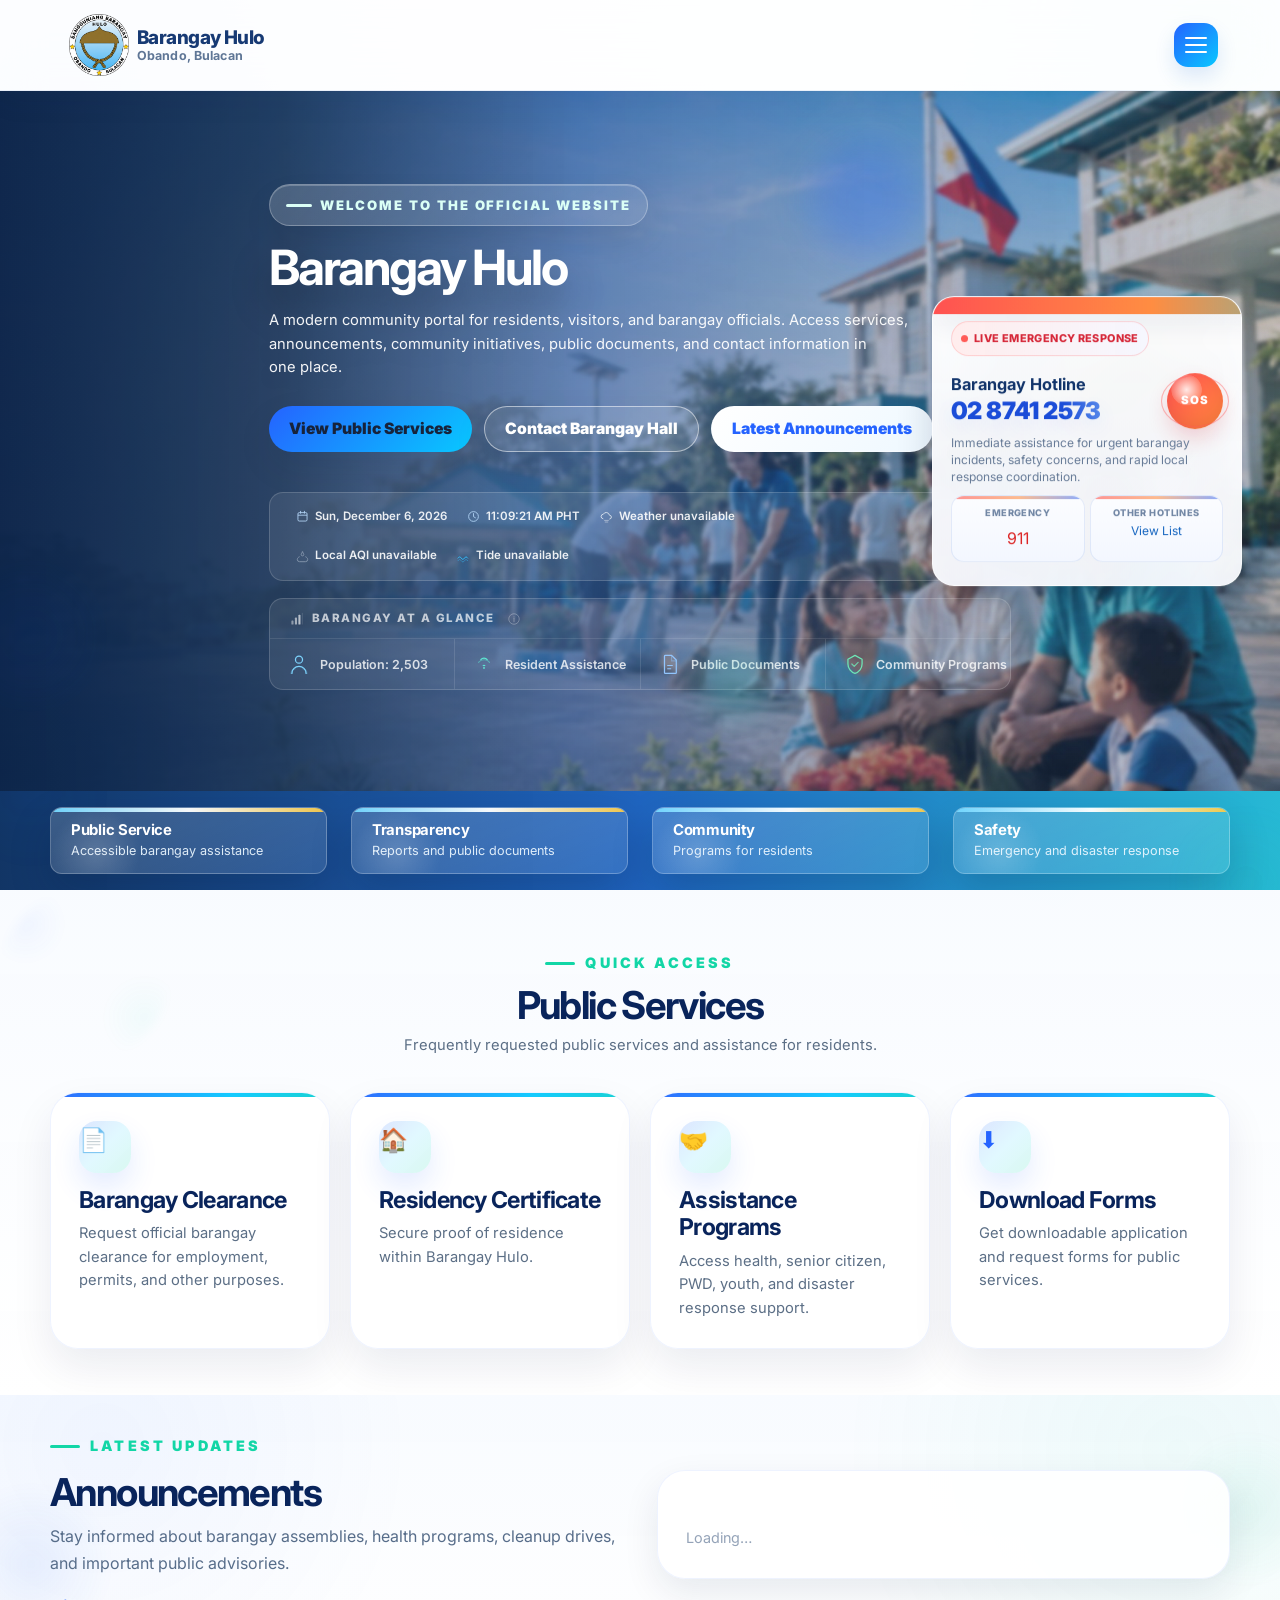
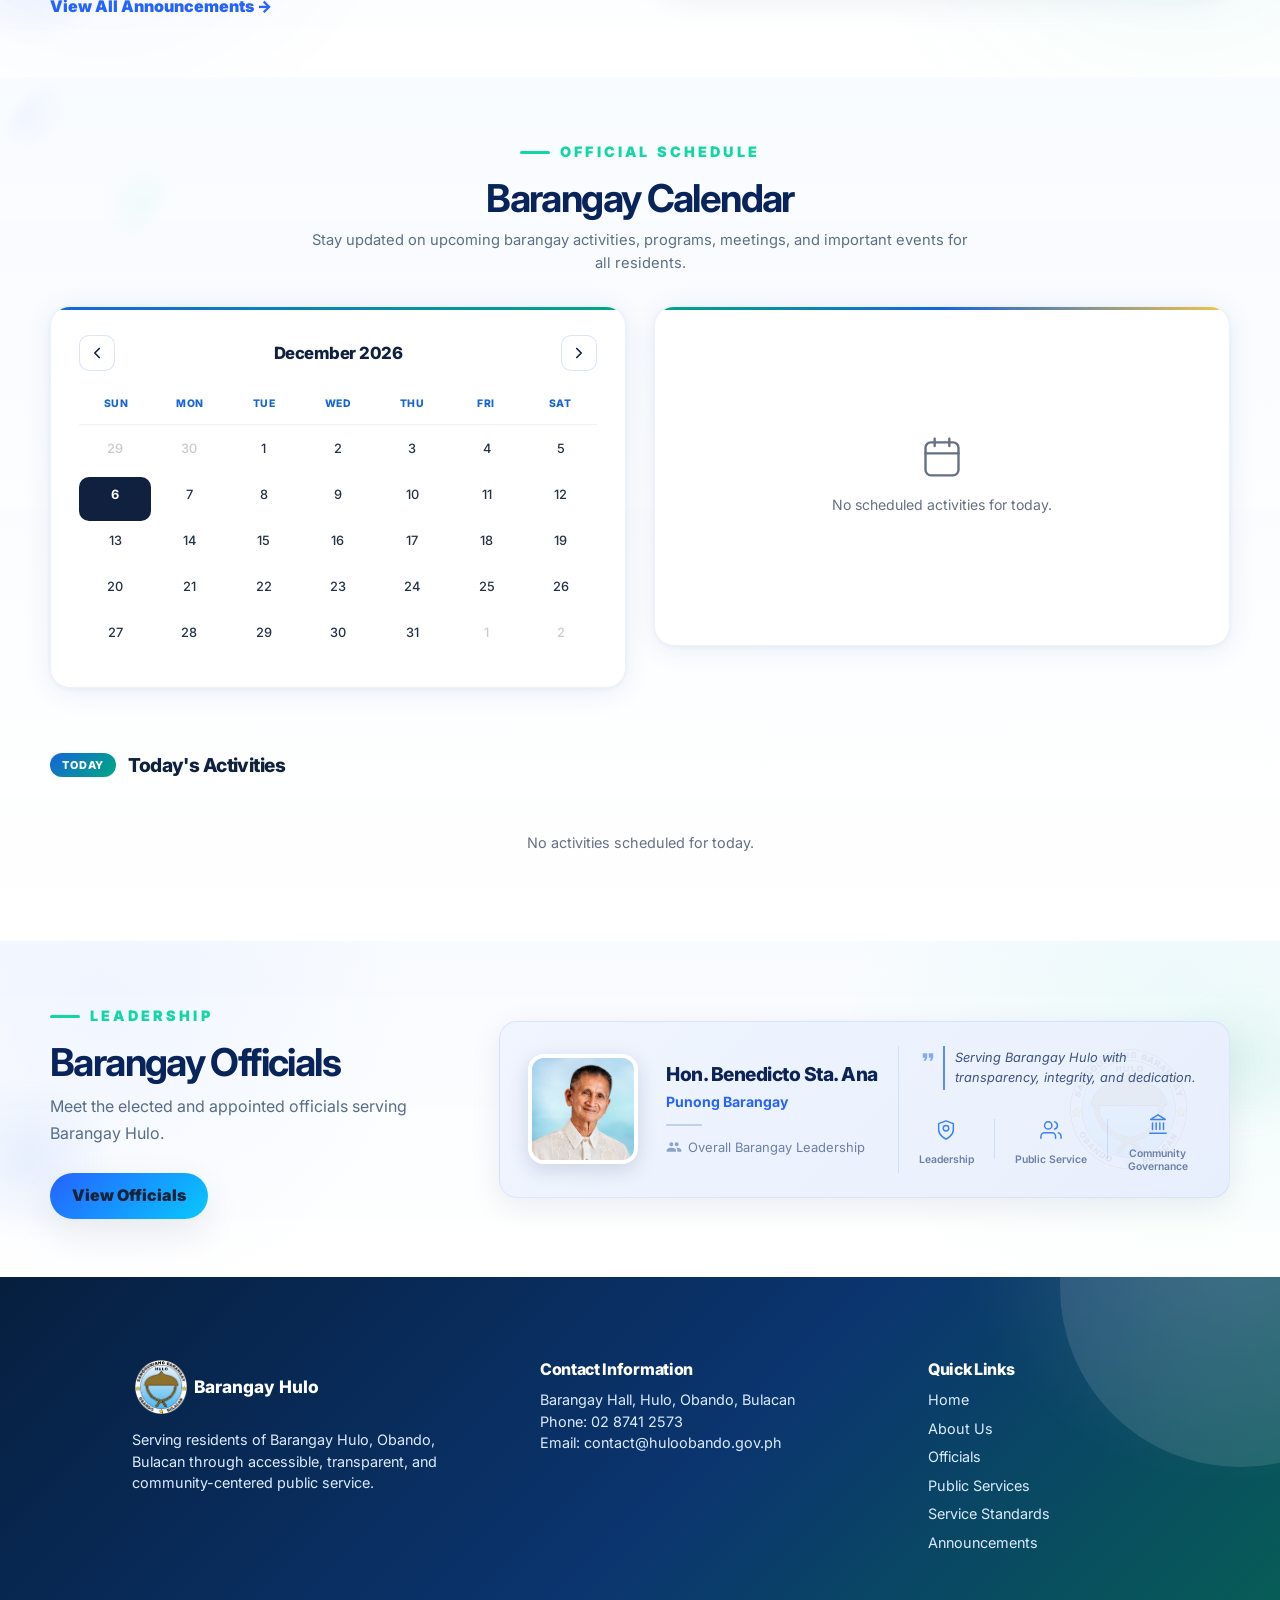
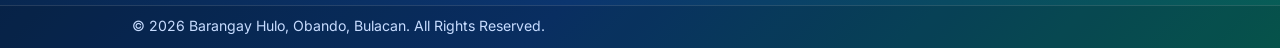
==== index.html @ 5107fac0 "Add Heat Index to homepage hero bar Computed locally in JS from temperature + relative humidity alre" ====
﻿<!DOCTYPE html>
<html lang="en">
<head>
  <meta charset="UTF-8">
  <meta name="viewport" content="width=device-width, initial-scale=1.0">
  <meta name="description" content="Official website of Barangay Hulo, Obando, Bulacan. Access public services, announcements, community initiatives, service standards, contact information, and barangay updates.">
  <meta property="og:type" content="website">
  <meta property="og:url" content="https://huloobando.com/">
  <meta property="og:title" content="Barangay Hulo | Obando, Bulacan">
  <meta property="og:description" content="Official website of Barangay Hulo, Obando, Bulacan. Access public services, announcements, community initiatives, service standards, and contact information.">
  <meta property="og:image" content="https://huloobando.com/share-card.png">
  <meta property="og:image:width" content="440">
  <meta property="og:image:height" content="440">
  <meta name="twitter:card" content="summary">
  <meta name="twitter:title" content="Barangay Hulo | Obando, Bulacan">
  <meta name="twitter:description" content="Official website of Barangay Hulo, Obando, Bulacan. Access public services, announcements, community initiatives, service standards, and contact information.">
  <meta name="twitter:image" content="https://huloobando.com/share-card.png">
  <link rel="canonical" href="https://huloobando.com/">
  <title data-site-title>Barangay Hulo | Obando, Bulacan</title>
  <link rel="preconnect" href="https://fonts.googleapis.com">
  <link rel="preconnect" href="https://fonts.gstatic.com" crossorigin>
  <link href="https://fonts.googleapis.com/css2?family=Inter:wght@400;500;600;700;800&display=swap" rel="stylesheet">
  <link rel="icon" type="image/png" sizes="32x32" href="/favicon.png">
  <link rel="icon" type="image/png" sizes="16x16" href="/favicon.png">
  <link rel="apple-touch-icon" href="assets/images/logo.png">
  <link rel="stylesheet" href="assets/css/style.css?v=58">
</head>
<body data-page="index.html">
  <header class="site-header" id="top">
    <nav class="navbar container" aria-label="Main Navigation">
      <a href="/" class="brand" aria-label="Barangay Hulo Home">
        <img src="assets/images/logo.png" alt="Barangay Hulo Logo" data-setting-src="barangay_logo_url">
        <span><strong data-setting="barangay_name">Barangay Hulo</strong><small data-setting="barangay_locality">Obando, Bulacan</small></span>
      </a>
      <button class="menu-toggle" aria-label="Open navigation menu" aria-expanded="false">
        <span></span><span></span><span></span>
      </button>
      <div class="nav-menu">
        <a href="/" class="nav-link" data-page="index.html">Home</a>
<a href="about" class="nav-link" data-page="about.html">About Us</a>
<a href="officials" class="nav-link" data-page="officials.html">Officials</a>
<a href="public-services" class="nav-link" data-page="services.html">Public Services</a>
<a href="service-standards" class="nav-link" data-page="service-standards.html">Service Standards</a>
<div class="nav-dropdown">
<button type="button" class="nav-link nav-dropdown-toggle" aria-haspopup="true" aria-expanded="false">Community Updates<span class="nav-dropdown-caret" aria-hidden="true"></span></button>
<div class="nav-dropdown-menu">
<a href="announcements" class="nav-link nav-dropdown-link" data-page="announcements.html">Announcements</a>
<a href="community-initiatives" class="nav-link nav-dropdown-link" data-page="projects.html">Community Initiatives</a>
</div>
</div>
<a href="transparency" class="nav-link" data-page="transparency.html">Transparency</a>
<!-- TEMP HIDDEN: <a href="downloads" class="nav-link" data-page="downloads.html">Downloads</a> -->
<a href="directory" class="nav-link" data-page="directory.html">Directory</a>
<a href="contact" class="nav-link nav-contact" data-page="contact.html">Contact Us</a>
      </div>
    </nav>
  </header>
  <main>
    <section class="hero" data-setting-bg="hero_bg_image_url">
      <div class="hero-overlay"></div>
      <div class="container hero-content reveal">
        <span class="eyebrow">Welcome to the Official Website</span>
        <h1 data-setting="hero_title">Barangay Hulo</h1>
        <p data-setting="hero_description">A modern community portal for residents, visitors, and barangay officials. Access services, announcements, community initiatives, public documents, and contact information in one place.</p>
        <div class="hero-actions">
          <a class="btn btn-primary" href="public-services">View Public Services</a>
          <a class="btn btn-outline" href="contact">Contact Barangay Hall</a>
          <a class="btn btn-soft" href="announcements">Latest Announcements</a>
        </div>

        <div class="hero-quick-facts reveal delay-2">
          <div class="hero-fact">
            <svg viewBox="0 0 20 20" fill="none" aria-hidden="true"><rect x="3" y="4" width="14" height="13" rx="2" stroke="currentColor" stroke-width="1.5"/><path d="M3 8h14" stroke="currentColor" stroke-width="1.5"/><path d="M7 2v3M13 2v3" stroke="currentColor" stroke-width="1.5" stroke-linecap="round"/></svg>
            <span id="hero-date"></span>
          </div>
          <div class="hero-fact-divider"></div>
          <div class="hero-fact">
            <svg viewBox="0 0 20 20" fill="none" aria-hidden="true"><circle cx="10" cy="10" r="7.5" stroke="currentColor" stroke-width="1.5"/><path d="M10 5.5v4.75l3 1.75" stroke="currentColor" stroke-width="1.5" stroke-linecap="round" stroke-linejoin="round"/></svg>
            <span id="hero-pst">Philippine Standard Time</span>
          </div>
          <div class="hero-fact-divider hero-weather-divider" style="display:none"></div>
          <div class="hero-fact hero-weather-fact" style="display:none">
            <svg viewBox="0 0 20 20" fill="none" aria-hidden="true"><path d="M4.5 13.5a3.5 3.5 0 0 1 .6-6.93A5 5 0 0 1 14.5 8a3 3 0 0 1 .5 5.96" stroke="currentColor" stroke-width="1.5" stroke-linecap="round"/><path d="M7 16h6M8 18.5h4" stroke="currentColor" stroke-width="1.5" stroke-linecap="round" opacity=".6"/></svg>
            <span id="hero-weather">—</span>
          </div>
          <!-- Row 2 break: AQI · Advisory · High Tide · Low Tide -->
          <div class="hero-facts-break"></div>
          <div class="hero-fact hero-aqi-fact" style="display:none" id="hero-aqi-fact" aria-label="Local Air Quality Index">
            <svg viewBox="0 0 20 20" fill="none" aria-hidden="true"><path d="M10 3c-.6 1.4-2 2.5-2 4a2 2 0 0 0 4 0c0-1.5-1.4-2.6-2-4Z" stroke="currentColor" stroke-width="1.5" stroke-linecap="round" stroke-linejoin="round"/><path d="M5 10.5C3.3 11.3 2 12.8 2 14.5A3.5 3.5 0 0 0 5.5 18h9a3.5 3.5 0 0 0 3.5-3.5c0-1.7-1.3-3.2-3-4" stroke="currentColor" stroke-width="1.5" stroke-linecap="round"/></svg>
            <span id="hero-aqi">—</span>
          </div>
          <div class="hero-fact-divider hero-advisory-divider" style="display:none"></div>
          <div class="hero-fact hero-advisory-fact" style="display:none" id="hero-advisory-fact">
            <svg viewBox="0 0 20 20" fill="none" aria-hidden="true"><path d="M10 2L3 5.5v5c0 3.6 2.9 7 7 8 4.1-1 7-4.4 7-8v-5L10 2Z" stroke="currentColor" stroke-width="1.5" stroke-linejoin="round"/></svg>
            <span id="hero-advisory">—</span>
          </div>
          <div class="hero-fact-divider hero-heatindex-divider" style="display:none"></div>
          <div class="hero-fact hero-heatindex-fact" style="display:none" id="hero-heatindex-fact" aria-label="Local Heat Index">
            <span class="hero-fact-emoji" aria-hidden="true">🌡️</span>
            <span id="hero-heatindex">—</span>
          </div>
          <div class="hero-fact-divider hero-tide-high-divider" style="display:none"></div>
          <div class="hero-fact hero-tide-high-fact" style="display:none" id="hero-tide-high-fact">
            <svg viewBox="0 0 20 20" fill="none" aria-hidden="true"><path d="M1.5 12.5c1.5-2.5 3.5-2.5 5 0s3.5 2.5 5 0 3.5-2.5 5 0" stroke="currentColor" stroke-width="1.5" stroke-linecap="round" stroke-linejoin="round"/><path d="M1.5 16.5c1.5-2.5 3.5-2.5 5 0s3.5 2.5 5 0 3.5-2.5 5 0" stroke="currentColor" stroke-width="1.5" stroke-linecap="round" stroke-linejoin="round" opacity=".45"/></svg>
            <span id="hero-tide-high">—</span>
          </div>
          <div class="hero-fact-divider hero-tide-low-divider" style="display:none"></div>
          <div class="hero-fact hero-tide-low-fact" style="display:none" id="hero-tide-low-fact">
            <svg viewBox="0 0 20 20" fill="none" aria-hidden="true"><path d="M1.5 12.5c1.5-2.5 3.5-2.5 5 0s3.5 2.5 5 0 3.5-2.5 5 0" stroke="currentColor" stroke-width="1.5" stroke-linecap="round" stroke-linejoin="round"/><path d="M1.5 16.5c1.5-2.5 3.5-2.5 5 0s3.5 2.5 5 0 3.5-2.5 5 0" stroke="currentColor" stroke-width="1.5" stroke-linecap="round" stroke-linejoin="round" opacity=".45"/></svg>
            <span id="hero-tide-low">—</span>
          </div>

        </div>

        <!-- Tide mini-card — mobile only, two rows: High + Low -->
        <div class="tide-mini-card" id="tide-mini-card" style="display:none" aria-label="Tide forecast">
          <div class="tide-mini-row">
            <svg viewBox="0 0 20 20" fill="none" aria-hidden="true"><path d="M1.5 12.5c1.5-2.5 3.5-2.5 5 0s3.5 2.5 5 0 3.5-2.5 5 0" stroke="currentColor" stroke-width="1.5" stroke-linecap="round" stroke-linejoin="round"/><path d="M1.5 16.5c1.5-2.5 3.5-2.5 5 0s3.5 2.5 5 0 3.5-2.5 5 0" stroke="currentColor" stroke-width="1.5" stroke-linecap="round" stroke-linejoin="round" opacity=".45"/></svg>
            <span id="tide-mini-high">—</span>
          </div>
          <div class="tide-mini-row">
            <svg viewBox="0 0 20 20" fill="none" aria-hidden="true"><path d="M1.5 12.5c1.5-2.5 3.5-2.5 5 0s3.5 2.5 5 0 3.5-2.5 5 0" stroke="currentColor" stroke-width="1.5" stroke-linecap="round" stroke-linejoin="round"/><path d="M1.5 16.5c1.5-2.5 3.5-2.5 5 0s3.5 2.5 5 0 3.5-2.5 5 0" stroke="currentColor" stroke-width="1.5" stroke-linecap="round" stroke-linejoin="round" opacity=".45"/></svg>
            <span id="tide-mini-low">—</span>
          </div>
        </div>

        <!-- Barangay at a Glance — card -->
        <div class="hero-glance-card reveal delay-3">
          <div class="hgc-title">
            <svg viewBox="0 0 20 20" fill="none" aria-hidden="true"><rect x="2" y="12" width="3" height="6" rx="1" fill="currentColor" opacity=".7"/><rect x="7" y="8" width="3" height="10" rx="1" fill="currentColor" opacity=".85"/><rect x="12" y="4" width="3" height="14" rx="1" fill="currentColor"/><rect x="17" y="1" width="1" height="17" rx=".5" fill="currentColor" opacity=".3"/></svg>
            <span data-setting="home_glance_title">Barangay at a Glance</span>
            <svg class="hgc-info" viewBox="0 0 20 20" fill="none" aria-hidden="true"><circle cx="10" cy="10" r="7.5" stroke="currentColor" stroke-width="1.4"/><path d="M10 9v5" stroke="currentColor" stroke-width="1.5" stroke-linecap="round"/><circle cx="10" cy="7" r=".8" fill="currentColor"/></svg>
          </div>
          <div class="hgc-body">
            <div class="hgc-item">
              <svg viewBox="0 0 28 28" fill="none" aria-hidden="true"><path d="M14 13a4.5 4.5 0 1 0 0-9 4.5 4.5 0 0 0 0 9Zm-9 13a9 9 0 0 1 18 0" stroke="currentColor" stroke-width="1.6" stroke-linecap="round"/><path d="M4 26a6 6 0 0 1 5-5.9M24 26a6 6 0 0 0-5-5.9" stroke="currentColor" stroke-width="1.4" stroke-linecap="round" opacity=".4"/></svg>
              <span class="hgc-label" data-setting="home_glance_item1">Population: 2,503</span>
            </div>
            <div class="hgc-divider" aria-hidden="true"></div>
            <div class="hgc-item">
              <svg viewBox="0 0 28 28" fill="none" aria-hidden="true"><path d="M10 8.5c2-2.5 6-2.5 8 0" stroke="currentColor" stroke-width="1.6" stroke-linecap="round"/><path d="M7 12c3.5-4.5 11-4.5 14 0" stroke="currentColor" stroke-width="1.4" stroke-linecap="round" opacity=".5"/><path d="M13 16c0 0 .3-.4 1-.4s1 .4 1 .4" stroke="currentColor" stroke-width="1.5" stroke-linecap="round"/><circle cx="14" cy="19" r="1.2" fill="currentColor"/></svg>
              <span class="hgc-label" data-setting="home_glance_item2">Resident Assistance</span>
            </div>
            <div class="hgc-divider" aria-hidden="true"></div>
            <div class="hgc-item">
              <svg viewBox="0 0 28 28" fill="none" aria-hidden="true"><path d="M8 3h8l6 6v16a1 1 0 0 1-1 1H8a1 1 0 0 1-1-1V4a1 1 0 0 1 1-1Z" stroke="currentColor" stroke-width="1.6"/><path d="M16 3v7h6" stroke="currentColor" stroke-width="1.4" opacity=".45"/><path d="M11 16h6M11 20h4" stroke="currentColor" stroke-width="1.4" stroke-linecap="round"/></svg>
              <span class="hgc-label" data-setting="home_glance_item3">Public Documents</span>
            </div>
            <div class="hgc-divider" aria-hidden="true"></div>
            <div class="hgc-item">
              <svg viewBox="0 0 28 28" fill="none" aria-hidden="true"><path d="M14 3L5 8v6c0 5.5 3.9 10.6 9 11.9 5.1-1.3 9-6.4 9-11.9V8l-9-5Z" stroke="currentColor" stroke-width="1.6" stroke-linejoin="round"/><path d="M10 14l3 3 5-5" stroke="currentColor" stroke-width="1.5" stroke-linecap="round" stroke-linejoin="round" opacity=".85"/></svg>
              <span class="hgc-label" data-setting="home_glance_item4">Community Programs</span>
            </div>
          </div>
        </div>
      </div>


      <div class="hero-card hero-emergency-card emergency-card-alt reveal delay-1">
        <div class="emergency-card-top" style="justify-content:center">
          <span class="emergency-pill emergency-pill-live"><span class="emergency-dot"></span>Live Emergency Response</span>
        </div>

        <div class="emergency-main-row">
          <div class="emergency-copy">
            <strong id="hp-hotline-label">Barangay Hotline</strong>
            <a class="hero-hotline-number" id="hp-hotline-number" href="tel:0287412573">02 8741 2573</a>
          </div>
          <div class="emergency-siren-badge" aria-hidden="true">
            <span></span>
            <span></span>
            <i>SOS</i>
          </div>
        </div>

        <p id="hp-hotline-desc">Immediate assistance for urgent barangay incidents, safety concerns, and rapid local response coordination.</p>

        <div class="hero-emergency-grid">
          <div class="hero-emergency-item">
            <label id="hp-emergency-label">Emergency</label>
            <a id="hp-emergency-number" href="tel:911">911</a>
          </div>
          <div class="hero-emergency-item hero-emergency-item--hotlines" onclick="openHotlinesModal()" role="button" tabindex="0" style="cursor:pointer;" onkeydown="if(event.key==='Enter'||event.key===' ')openHotlinesModal()">
            <label>Other Hotlines</label>
            <span class="hotlines-view-link">View List</span>
          </div>
        </div>

      </div>


    </section>

    <section class="section-pad gradient-band">
      <div class="container stats-grid reveal">
        <div><strong>Public Service</strong><span>Accessible barangay assistance</span></div>
        <div><strong>Transparency</strong><span>Reports and public documents</span></div>
        <div><strong>Community</strong><span>Programs for residents</span></div>
        <div><strong>Safety</strong><span>Emergency and disaster response</span></div>
      </div>
    </section>
    <section class="section-pad">
      <div class="container">
        <div class="section-heading reveal"><span class="eyebrow">Quick Access</span><h2>Public Services</h2><p data-setting="home_services_description">Frequently requested public services and assistance for residents.</p></div>
        <div class="card-grid service-preview">
          <a class="info-card reveal" href="public-services"><span class="icon">📄</span><h3>Barangay Clearance</h3><p>Request official barangay clearance for employment, permits, and other purposes.</p></a>
          <a class="info-card reveal delay-1" href="public-services"><span class="icon">🏠</span><h3>Residency Certificate</h3><p>Secure proof of residence within Barangay Hulo.</p></a>
          <a class="info-card reveal delay-2" href="public-services"><span class="icon">🤝</span><h3>Assistance Programs</h3><p>Access health, senior citizen, PWD, youth, and disaster response support.</p></a>
          <a class="info-card reveal delay-3" href="downloads"><span class="icon">⬇️</span><h3>Download Forms</h3><p>Get downloadable application and request forms for public services.</p></a>
        </div>
      </div>
    </section>
    <section class="section-pad soft-bg">
      <div class="container split-layout">
        <div class="reveal"><span class="eyebrow">Latest Updates</span><h2>Announcements</h2><p data-setting="home_announcements_description">Stay informed about barangay assemblies, health programs, cleanup drives, and important public advisories.</p><a class="text-link" href="announcements">View All Announcements →</a></div>
        <div class="mini-list reveal delay-1" id="home-ann-list">
          <article><span>&nbsp;</span><h3 style="color:#94a3b8;font-weight:400;font-size:.9rem">Loading…</h3><p></p></article>
        </div>
      </div>
    </section>
    <!-- ══ Barangay Calendar ══════════════════════════════════════ -->
    <section class="section-pad brcal-section" id="barangay-calendar">
      <div class="container">
        <div class="section-heading reveal">
          <span class="eyebrow">Official Schedule</span>
          <h2>Barangay Calendar</h2>
          <p data-setting="home_calendar_description">Stay updated on upcoming barangay activities, programs, meetings, and important events for all residents.</p>
        </div>
        <!-- Main: Calendar (left) + Featured Activity (right) -->
        <div class="brcal-main reveal">
          <!-- Left: Monthly Calendar -->
          <div class="brcal-cal-wrap">
            <div class="brcal-cal-header">
              <button class="brcal-nav-btn" id="brcal-prev" aria-label="Previous month">
                <svg viewBox="0 0 24 24" width="18" height="18" fill="none" stroke="currentColor" stroke-width="2.2" stroke-linecap="round" stroke-linejoin="round" aria-hidden="true"><path d="M15 18l-6-6 6-6"/></svg>
              </button>
              <span class="brcal-month-label" id="brcal-month-label"></span>
              <button class="brcal-nav-btn" id="brcal-next" aria-label="Next month">
                <svg viewBox="0 0 24 24" width="18" height="18" fill="none" stroke="currentColor" stroke-width="2.2" stroke-linecap="round" stroke-linejoin="round" aria-hidden="true"><path d="M9 18l6-6-6-6"/></svg>
              </button>
            </div>
            <div class="brcal-weekdays" aria-hidden="true">
              <span>Sun</span><span>Mon</span><span>Tue</span><span>Wed</span><span>Thu</span><span>Fri</span><span>Sat</span>
            </div>
            <div class="brcal-grid" id="brcal-grid" role="grid" aria-label="Activity calendar"></div>
          </div>
          <!-- Right: Featured Activity -->
          <div class="brcal-featured" id="brcal-featured">
            <div class="brcal-featured-empty">
              <div class="brcal-featured-empty-icon">
                <svg viewBox="0 0 24 24" width="28" height="28" fill="none" stroke="currentColor" stroke-width="1.6" stroke-linecap="round" stroke-linejoin="round" aria-hidden="true"><rect x="3" y="4" width="18" height="18" rx="3"/><path d="M16 2v4M8 2v4M3 10h18"/></svg>
              </div>
              <p>Select a highlighted date<br>to view scheduled activities</p>
            </div>
          </div>
        </div>

        <!-- Upcoming Activity Cards -->
        <div class="brcal-upcoming-wrap reveal delay-1">
          <div class="brcal-section-label">
            <span class="brcal-section-label-pill">Today</span>
            <h3 class="brcal-upcoming-heading">Today's Activities</h3>
          </div>
          <div class="brcal-cards-grid" id="brcal-cards-grid"></div>
        </div>

      </div>
    </section>

    <section class="section-pad" id="home-initiatives-section">
      <div class="container">
        <div class="section-heading reveal"><span class="eyebrow">Community Development</span><h2>Community Initiatives</h2><p data-setting="home_initiatives_description">Ongoing programs and projects improving life in Barangay Hulo.</p></div>
        <div id="home-proj-grid" class="card-grid proj-card-grid"></div>
        <div style="text-align:center;margin-top:28px" id="home-proj-viewall" style="display:none">
          <a class="text-link" href="community-initiatives">View All Community Initiatives →</a>
        </div>
      </div>
    </section>
    <script>
    (function() {
      var BANNER_CLASSES = {
        'Technology':'prog-banner--violet','Infrastructure':'prog-banner--blue',
        'Health':'prog-banner--teal','Environment':'prog-banner--green',
        'Livelihood':'prog-banner--gold','Safety':'prog-banner--blue',
        'Education':'prog-banner--teal','Community Program':'prog-banner--violet','Other':'prog-banner--blue'
      };
      var HOME_LIMIT = 3;
      var delays = ['','delay-1','delay-2','delay-3'];
      fetch('/api/community-initiatives')
        .then(function(r){ return r.json(); })
        .then(function(d) {
          // Same source as the main Community Initiatives page.
          // Home page shows only Published + Featured, capped at HOME_LIMIT, sorted by displayOrder (API already sorted).
          var featured = (d.initiatives||[]).filter(function(p){ return p.featured; }).slice(0, HOME_LIMIT);
          var grid = document.getElementById('home-proj-grid');
          var section = document.getElementById('home-initiatives-section');
          if (!featured.length) { section.style.display='none'; return; }
          var bc = BANNER_CLASSES;
          grid.innerHTML = featured.map(function(p,i){
            var delay = delays[i%4];
            var safeCat = (p.category||'').replace(/</g,'&lt;').replace(/>/g,'&gt;');
            var safeSub = (p.subtitle||'').replace(/</g,'&lt;').replace(/>/g,'&gt;').replace(/&/g,'&amp;');
            var safeT   = (p.title||'').replace(/</g,'&lt;').replace(/>/g,'&gt;');
            var safeD   = (p.shortDescription||'').replace(/</g,'&lt;').replace(/>/g,'&gt;');
            var bannerHtml = p.imageUrl
              ? '<div class="proj-card-banner proj-card-banner-img bhob-banner" style="display:block" data-idx="'+i+'"><img src="'+(p.imageUrl.indexOf('http')===0?p.imageUrl:'/'+p.imageUrl)+'" alt="'+safeT+'" style="width:100%;height:100%;object-fit:cover;object-position:center;display:block" loading="lazy" data-img-fallback="1"></div>'
              : '<div class="prog-banner '+(bc[p.category]||'prog-banner--blue')+' proj-card-banner bhob-banner" aria-hidden="true"><div class="ict-banner-label"><strong>'+safeCat+'</strong><span>'+safeSub+'</span></div></div>';
            return '<article class="image-card proj-card reveal'+( delay?' '+delay:'')+'">'
              +bannerHtml
              +'<div class="proj-card-body"><span class="status ongoing">'+safeCat+'</span><h3>'+safeT+'</h3><p>'+safeD+'</p></div></article>';
          }).join('');
          document.getElementById('home-proj-viewall').style.display = 'block';
          // Same broken-photo fallback as the Community Initiatives page: show
          // the colored banner an entry with no photo gets, rather than a
          // bare div that collapses to a sliver inside .proj-card-banner's
          // row flex layout.
          grid.querySelectorAll('img[data-img-fallback="1"]').forEach(function(img){
            img.addEventListener('error', function(){
              var wrap = img.closest('.proj-card-banner-img');
              var idx = wrap ? +wrap.getAttribute('data-idx') : -1;
              var item = featured[idx];
              if (!item || !wrap) return;
              var cat = (item.category||'').replace(/</g,'&lt;').replace(/>/g,'&gt;');
              var sub = (item.subtitle||'').replace(/</g,'&lt;').replace(/>/g,'&gt;').replace(/&/g,'&amp;');
              wrap.outerHTML = '<div class="prog-banner '+(bc[item.category]||'prog-banner--blue')+' proj-card-banner bhob-banner" aria-hidden="true">'
                +'<div class="ict-banner-label"><strong>'+cat+'</strong><span>'+sub+'</span></div>'
                +'</div>';
            }, { once: true });
          });
          if (window.revealObserver) {
            document.querySelectorAll('#home-proj-grid .reveal').forEach(function(el){ window.revealObserver.observe(el); });
          }
        })
        .catch(function(){ document.getElementById('home-initiatives-section').style.display='none'; });
    })();
    </script>
    <section class="section-pad official-strip">
      <div class="container split-layout center">
        <div class="reveal"><span class="eyebrow">Leadership</span><h2>Barangay Officials</h2><p data-setting="home_officials_description">Meet the elected and appointed officials serving Barangay Hulo.</p><div class="hero-actions official-hero-actions"><a class="btn btn-primary" href="officials">View Officials</a></div></div>
        <div class="opc-card reveal delay-1">
          <!-- Photo -->
          <div class="opc-photo">
            <img src="assets/images/officials/official-1.jpg" alt="Punong Barangay Hon. Benedicto Sta. Ana">
          </div>
          <!-- Identity -->
          <div class="opc-identity">
            <h3 class="opc-name">Hon. Benedicto Sta. Ana</h3>
            <p class="opc-position">Punong Barangay</p>
            <div class="opc-divider"></div>
            <p class="opc-role">
              <svg class="opc-role-icon" viewBox="0 0 24 24" width="16" height="16" aria-hidden="true"><path d="M16 11c1.66 0 2.99-1.34 2.99-3S17.66 5 16 5c-1.66 0-3 1.34-3 3s1.34 3 3 3zm-8 0c1.66 0 2.99-1.34 2.99-3S9.66 5 8 5C6.34 5 5 6.34 5 8s1.34 3 3 3zm0 2c-2.33 0-7 1.17-7 3.5V19h14v-2.5c0-2.33-4.67-3.5-7-3.5zm8 0c-.29 0-.62.02-.97.05 1.16.84 1.97 1.97 1.97 3.45V19h6v-2.5c0-2.33-4.67-3.5-7-3.5z"/></svg>
              Overall Barangay Leadership
            </p>
          </div>
          <!-- Vertical divider -->
          <div class="opc-vdivider" aria-hidden="true"></div>
          <!-- Right: quote + icons + watermark -->
          <div class="opc-right">
            <div class="opc-quote-wrap">
              <svg class="opc-qmark" viewBox="0 0 24 24" width="18" height="18" aria-hidden="true" fill="#5b8dee"><path d="M6 17h3l2-4V7H5v6h3zm8 0h3l2-4V7h-6v6h3z"/></svg>
              <blockquote class="opc-quote">Serving Barangay Hulo with<br>transparency, integrity, and dedication.</blockquote>
            </div>
            <div class="opc-features">
              <div class="opc-feature-item">
                <div class="opc-feat-icon" aria-hidden="true">
                  <svg viewBox="0 0 24 24" width="22" height="22" fill="none" stroke="#3b82f6" stroke-width="1.6" stroke-linecap="round" stroke-linejoin="round"><path d="M12 22s8-4 8-10V5l-8-3-8 3v7c0 6 8 10 8 10z"/><circle cx="12" cy="10" r="3"/></svg>
                </div>
                <span>Leadership</span>
              </div>
              <div class="opc-feat-sep" aria-hidden="true"></div>
              <div class="opc-feature-item">
                <div class="opc-feat-icon" aria-hidden="true">
                  <svg viewBox="0 0 24 24" width="22" height="22" fill="none" stroke="#3b82f6" stroke-width="1.6" stroke-linecap="round" stroke-linejoin="round"><path d="M17 21v-2a4 4 0 0 0-4-4H5a4 4 0 0 0-4 4v2"/><circle cx="9" cy="7" r="4"/><path d="M23 21v-2a4 4 0 0 0-3-3.87"/><path d="M16 3.13a4 4 0 0 1 0 7.75"/></svg>
                </div>
                <span>Public Service</span>
              </div>
              <div class="opc-feat-sep" aria-hidden="true"></div>
              <div class="opc-feature-item">
                <div class="opc-feat-icon" aria-hidden="true">
                  <svg viewBox="0 0 24 24" width="22" height="22" fill="none" stroke="#3b82f6" stroke-width="1.6" stroke-linecap="round" stroke-linejoin="round"><line x1="3" y1="22" x2="21" y2="22"/><line x1="6" y1="18" x2="6" y2="11"/><line x1="10" y1="18" x2="10" y2="11"/><line x1="14" y1="18" x2="14" y2="11"/><line x1="18" y1="18" x2="18" y2="11"/><polygon points="12 2 20 7 4 7"/></svg>
                </div>
                <span>Community<br>Governance</span>
              </div>
            </div>
            <div class="opc-watermark" aria-hidden="true"><img data-setting-src="barangay_logo_url" src="assets/images/logo.png" alt=""></div>
          </div>
        </div>
      </div>
    </section>
  </main>
  <footer class="site-footer">
    <div class="container footer-grid">
      <div>
        <div class="footer-brand"><img src="assets/images/logo.png" alt="Barangay Hulo Logo" data-setting-src="barangay_logo_url"><strong data-setting="barangay_name">Barangay Hulo</strong></div>
        <p data-setting="footer_tagline">Serving residents of Barangay Hulo, Obando, Bulacan through accessible, transparent, and community-centered public service.</p>
      </div>
      <div>
        <h3>Contact Information</h3>
        <p><span class="footer-address">Barangay Hall, Hulo, Obando, Bulacan</span><br>Phone: <a class="footer-phone" href="tel:0287412573">02 8741 2573</a><br>Email: <a class="footer-email" href="mailto:contact@huloobando.gov.ph">contact@huloobando.gov.ph</a></p>
      </div>
      <div>
        <h3>Quick Links</h3>
        <ul class="footer-links"><li><a href="/">Home</a></li><li><a href="about">About Us</a></li><li><a href="officials">Officials</a></li><li><a href="public-services">Public Services</a></li><li><a href="service-standards">Service Standards</a></li><li><a href="announcements">Announcements</a></li></ul>
      </div></div>
    <div class="footer-bottom"><div class="container footer-grid footer-bottom-inner">© 2026 Barangay Hulo, Obando, Bulacan. All Rights Reserved.</div></div>
  </footer>
  <button class="back-to-top" aria-label="Back to top">↑</button>
  <script src="assets/js/main.js?v=7"></script>
  <script src="assets/js/emergency-alert.js?v=1"></script>
  <script>
  (function() {
    function fmtDate(d) {
      if (!d) return '';
      try { return new Date(d+'T00:00:00').toLocaleDateString('en-PH',{year:'numeric',month:'long',day:'numeric'}); }
      catch(e) { return d; }
    }
    fetch('/api/announcements')
      .then(function(r) { return r.json(); })
      .then(function(d) {
        var list = (d.announcements || []).slice(0, 3);
        var el = document.getElementById('home-ann-list');
        if (!el) return;
        if (!list.length) {
          el.innerHTML = '<article><span></span><h3>No announcements yet.</h3><p></p></article>';
          return;
        }
        el.innerHTML = list.map(function(a) {
          return '<article>'
            + '<span>' + fmtDate(a.date) + '</span>'
            + '<h3>' + (a.title||'').replace(/</g,'&lt;').replace(/>/g,'&gt;') + '</h3>'
            + '<p>' + (a.shortDescription||'').replace(/</g,'&lt;').replace(/>/g,'&gt;') + '</p>'
            + '</article>';
        }).join('');
      })
      .catch(function() {});
  })();
  </script>
  <script>
  (function() {
    var card = document.querySelector('.opc-card');
    if (!card) return;

    var imgEl      = card.querySelector('.opc-photo img');
    var nameEl     = card.querySelector('.opc-name');
    var positionEl = card.querySelector('.opc-position');
    var quoteEl    = card.querySelector('.opc-quote');

    if (!imgEl || !nameEl || !positionEl || !quoteEl) return;

    function photoSrc(url) {
      if (!url) return '';
      return url.indexOf('http') === 0 ? url : '/' + url;
    }

    function escHtml(s) {
      return (s || '').replace(/&/g,'&amp;').replace(/</g,'&lt;').replace(/>/g,'&gt;').replace(/"/g,'&quot;');
    }

    function safeQuote(s) {
      return escHtml(s).replace(/\n/g, '<br>');
    }

    fetch('/api/officials')
      .then(function(r) { return r.json(); })
      .then(function(d) {
        if (!d.officials || d.officials.length === 0) return;

        var sorted = d.officials.slice().sort(function(a, b) {
          return (a.displayOrder || 9999) - (b.displayOrder || 9999);
        });

        var punong = null;
        for (var i = 0; i < sorted.length; i++) {
          if (sorted[i].isPunong) { punong = sorted[i]; break; }
        }

        if (!punong) {
          console.warn('[BHOB] No Punong Barangay found in /api/officials — keeping static content.');
          return;
        }

        if (punong.fullName)  nameEl.textContent     = punong.fullName;
        if (punong.position)  positionEl.textContent = punong.position;
        if (punong.quote)     quoteEl.innerHTML       = safeQuote(punong.quote);

        var src = photoSrc(punong.photoUrl);
        if (src) {
          imgEl.src = src;
          imgEl.alt = (punong.position || '') + ' ' + (punong.fullName || '');
        }
      })
      .catch(function() { /* silent — static fallback stays */ });
  })();
  </script>

  <!-- Hotlines Modal -->
  <div id="hotlines-modal-overlay" onclick="if(event.target===this)closeHotlinesModal()" style="display:none;position:fixed;inset:0;z-index:9999;background:rgba(10,28,64,.55);backdrop-filter:blur(4px);-webkit-backdrop-filter:blur(4px);align-items:center;justify-content:center;padding:20px;">
    <div id="hotlines-dialog" style="background:#fff;border-radius:20px;width:100%;max-width:400px;box-shadow:0 24px 60px rgba(10,28,64,.22),0 4px 16px rgba(10,28,64,.10);overflow:hidden;animation:hotlinesFadeIn .22s ease;">
      <div class="hotlines-head" style="background:linear-gradient(110deg,#0f2f57 0%,#1a4a8a 60%,#1565c0 100%);padding:20px 24px 18px;display:flex;align-items:center;justify-content:space-between;">
        <div>
          <div style="font-size:1.05rem;font-weight:800;color:#fff;line-height:1.2;">Other Hotlines</div>
        </div>
        <button onclick="closeHotlinesModal()" aria-label="Close" style="background:rgba(255,255,255,.12);border:none;border-radius:50%;width:34px;height:34px;cursor:pointer;display:flex;align-items:center;justify-content:center;font-size:1.1rem;color:#fff;line-height:1;flex-shrink:0;transition:background .18s;">✕</button>
      </div>
      <div id="hotlines-body" style="padding:18px 24px 24px;">
        <div id="hotlines-list" style="display:flex;flex-direction:column;gap:10px;"></div>
      </div>
    </div>
  </div>

  <style>
    @keyframes hotlinesFadeIn { from { opacity:0; transform:translateY(12px); } to { opacity:1; transform:translateY(0); } }
    .hotlines-view-link { color:#0891b2 !important; font-size:.62rem !important; font-weight:500 !important; text-decoration:underline !important; text-underline-offset:2px; }
    .hotline-row { display:flex; align-items:center; justify-content:space-between; background:#f4f7fd; border-radius:12px; padding:11px 14px; gap:8px; }
    .hotline-row-label { font-size:.82rem; font-weight:400; color:#1e293b; }
    .hotline-row-number { font-size:.88rem; font-weight:600; color:#12356f; white-space:nowrap; }
    .hotline-row-numbers { display:flex; align-items:center; gap:4px; flex-shrink:0; }
    .hotline-sep { font-size:.88rem; font-weight:600; opacity:.5; }
    #hotlines-modal-overlay.open { display:flex !important; }

    /* ── Other Hotlines modal — long lists ────────────────────────────
       The dialog had no max-height, so a long hotline list grew past the
       screen with nothing scrollable: the lower entries were unreachable
       and the close button could sit off-screen. The dialog is now capped
       and the list scrolls inside it, with the header pinned outside the
       scrolling area so Close is always reachable. dvh is used ahead of vh
       so iOS Safari's collapsing address bar does not overshoot. */
    #hotlines-modal-overlay { overflow-y:auto; -webkit-overflow-scrolling:touch; }
    #hotlines-dialog {
      display:flex;
      flex-direction:column;
      position:relative;
      max-height:88vh;
      max-height:88dvh;
    }
    #hotlines-dialog .hotlines-head { flex:0 0 auto; }
    #hotlines-body {
      flex:1 1 auto;
      min-height:0;
      overflow-y:auto;
      -webkit-overflow-scrolling:touch;
      overscroll-behavior:contain;
    }
    /* Fade at the base signals more content; hidden once fully scrolled. */
    #hotlines-dialog::after {
      content:"";
      position:absolute;
      left:0; right:0; bottom:0;
      height:44px;
      border-radius:0 0 20px 20px;
      background:linear-gradient(to top, #fff 10%, rgba(255,255,255,0));
      pointer-events:none;
      opacity:0;
      transition:opacity .18s ease;
    }
    #hotlines-dialog.has-more::after { opacity:1; }
    @media (max-width:480px) {
      #hotlines-modal-overlay { padding:12px; }
      #hotlines-dialog { max-height:92vh; max-height:92dvh; }
    }
    @media (max-height:520px) {          /* phones in landscape */
      #hotlines-dialog { max-height:94vh; max-height:94dvh; }
    }
    @media (prefers-reduced-motion: reduce) {
      #hotlines-dialog::after { transition:none; }
    }

    @media (max-width:480px) {
      #hotlines-modal-overlay > div { border-radius:16px; }
      .hotline-row { padding:10px 12px; }
    }
  </style>

  <script>
  var HOTLINES = [
    { label: 'Public Information Office', number: '8277-1356' },
    { label: "Mayor's Office",            number: '8277-1356' },
    { label: 'Disaster',                  number: '8281-5816' },
    { label: 'Health',                    number: '8332-2744 / 8709-4408' },
    { label: 'Police',                    number: '8292-2043' },
    { label: 'Fire',                      number: '8292-2043' }
  ];
  // Standard phone-keypad conversion, so vanity numbers dial correctly:
  // "0917 PCG DOTC" -> 09177243682. Case-insensitive; spaces, hyphens and
  // punctuation are dropped. A leading "+" is kept for international form.
  function dialDigits(value) {
    var KEYPAD = {
      A:'2', B:'2', C:'2', D:'3', E:'3', F:'3', G:'4', H:'4', I:'4',
      J:'5', K:'5', L:'5', M:'6', N:'6', O:'6', P:'7', Q:'7', R:'7',
      S:'7', T:'8', U:'8', V:'8', W:'9', X:'9', Y:'9', Z:'9'
    };
    var str = String(value == null ? '' : value), out = '';
    for (var i = 0; i < str.length; i++) {
      var ch = str.charAt(i);
      if (ch >= '0' && ch <= '9') { out += ch; continue; }
      if (ch === '+' && out === '') { out += ch; continue; }
      var mapped = KEYPAD[ch.toUpperCase()];
      if (mapped) out += mapped;
    }
    return out;
  }
  // Escape admin-entered hotline text before it goes into innerHTML.
  function escHot(s) {
    return String(s == null ? '' : s)
      .replace(/&/g, '&amp;').replace(/</g, '&lt;')
      .replace(/>/g, '&gt;').replace(/"/g, '&quot;');
  }
  // A hotline may hold several numbers separated by "/", e.g. "911 / 117".
  // Each becomes its own tel: link and the separator stays plain text.
  // Previously the "/" was stripped and the digits concatenated, so that
  // entry dialled 911117 - a number that does not exist.
  function hotlineTelLinks(value, cls) {
    var parts = String(value == null ? '' : value).split('/');
    var out = [];
    for (var i = 0; i < parts.length; i++) {
      var label = parts[i].trim();
      if (!label) continue;
      // The label keeps its original formatting; only the tel: target is
      // converted. A link is produced only when the text contains a digit,
      // so free text such as "See website" is not turned into a bogus call.
      var dial = dialDigits(label);
      var attr = cls ? ' class="' + cls + '"' : '';
      out.push(/[0-9]/.test(label)
        ? '<a' + attr + ' href="tel:' + dial + '">' + escHot(label) + '</a>'
        : '<span' + attr + '>' + escHot(label) + '</span>');
    }
    return out.join('<span class="hotline-sep" aria-hidden="true"> / </span>');
  }
  function openHotlinesModal() {
    var list = document.getElementById('hotlines-list');
    if (!list.hasChildNodes()) {
      list.innerHTML = HOTLINES.map(function(h) {
        return '<div class="hotline-row"><span class="hotline-row-label">' + escHot(h.label) + '</span><span class="hotline-row-numbers">' + hotlineTelLinks(h.number, 'hotline-row-number') + '</span></div>';
      }).join('');
    }
    var overlay = document.getElementById('hotlines-modal-overlay');
    overlay.classList.add('open');
    document.body.style.overflow = 'hidden';
    requestAnimationFrame(hotlinesUpdateHint);
  }
  function closeHotlinesModal() {
    document.getElementById('hotlines-modal-overlay').classList.remove('open');
    document.body.style.overflow = '';
  }

  // Show the fade only while there is more of the list below the fold.
  function hotlinesUpdateHint() {
    var d = document.getElementById('hotlines-dialog');
    var b = document.getElementById('hotlines-body');
    if (!d || !b) return;
    d.classList.toggle('has-more', b.scrollHeight - b.clientHeight - b.scrollTop > 4);
  }
  (function () {
    var b = document.getElementById('hotlines-body');
    if (b) b.addEventListener('scroll', hotlinesUpdateHint, { passive: true });
    window.addEventListener('resize', hotlinesUpdateHint);
  })();
  document.addEventListener('keydown', function(e) {
    if (e.key === 'Escape') closeHotlinesModal();
  });

  // Fetch published hotlines from API; fall back to static HOTLINES if unavailable
  fetch('/api/emergency-hotlines')
    .then(function(r) { return r.json(); })
    .then(function(d) {
      // Once the API answers it is authoritative: an empty list means every
      // hotline was removed in admin, so honour that rather than falling back
      // to the static list (which only covers an unreachable server).
      if (!d || !Array.isArray(d.hotlines)) return;
      HOTLINES = d.hotlines
        .map(function(h) { return { label: h.label || '', number: h.number || '' }; })
        .filter(function(h) { return h.label && h.number; });
      // Clear cached render only if the modal is not currently open
      var overlay = document.getElementById('hotlines-modal-overlay');
      var list    = document.getElementById('hotlines-list');
      if (list && overlay && window.getComputedStyle(overlay).display === 'none') list.innerHTML = '';
      applyHotlinesTileVisibility();
    })
    .catch(function() { /* keep static HOTLINES */ });

  // The Other Hotlines tile only opens a list of numbers, so drop it entirely
  // when there are none to show.
  function applyHotlinesTileVisibility() {
    var tile = document.querySelector('.hero-emergency-item--hotlines');
    if (tile) tile.style.display = HOTLINES.length ? '' : 'none';
  }

  // Fetch site settings and update footer text if elements are present
  fetch('/api/site-settings')
    .then(function(r) { return r.json(); })
    .then(function(d) {
      // /api/site-settings answers {} when the database read fails, which is
      // indistinguishable from "every setting is blank". Treat that as "no
      // settings available" and leave the page's own content alone, rather
      // than blanking the hotline card and footer on a cold start.
      if (!d || !Object.keys(d).length) return;
      var year    = d.copyright_year   || '';
      var owner   = d.copyright_owner  || '';
      var suffix  = d.copyright_suffix || '';
      var bottom = (document.querySelector('.footer-bottom .container') || document.querySelector('.footer-bottom'));
      if (bottom) {
        var core = [year, owner].filter(Boolean).join(' ');
        bottom.textContent = core ? ('© ' + core + (suffix ? '. ' + suffix : '')) : (suffix || '');
      }
      var emailEl = document.querySelector('.footer-email');
      if (emailEl) { if (d.footer_email) { emailEl.textContent = d.footer_email; emailEl.href = 'mailto:' + d.footer_email; } else { emailEl.textContent = ''; emailEl.removeAttribute('href'); } }
      var phoneEl = document.querySelector('.footer-phone');
      if (phoneEl) { if (d.footer_phone) { phoneEl.textContent = d.footer_phone; phoneEl.href = 'tel:' + d.footer_phone.replace(/[\s\-().]/g,''); } else { phoneEl.textContent = ''; phoneEl.removeAttribute('href'); } }
      var addrEl = document.querySelector('.footer-address');
      if (addrEl) addrEl.textContent = d.barangay_address || '';
      // Homepage hotline card text
      var hpMap = [
        ['hp-hotline-label',   d.homepage_hotline_label],
        ['hp-hotline-number',  d.homepage_hotline_number],
        ['hp-hotline-desc',    d.homepage_hotline_description],
        ['hp-emergency-label', d.emergency_card_label],
        ['hp-emergency-number',d.emergency_card_number],
      ];
      var hpPhoneIds = {
        'hp-hotline-number': true,
        'hp-emergency-number': true
      };
      // A blank setting clears the field — without this the hardcoded markup
      // would stay on screen and look like the old value never got removed.
      hpMap.forEach(function(pair) {
        var el = document.getElementById(pair[0]);
        if (!el) return;
        if (pair[1]) {
          el.textContent = pair[1];
          if (hpPhoneIds[pair[0]]) el.href = 'tel:' + pair[1].replace(/[\s\-().\/]/g,'');
        } else {
          el.textContent = '';
          if (hpPhoneIds[pair[0]]) el.removeAttribute('href');
        }
      });
      // An emergency tile exists only to dial its number, so drop the whole
      // tile when no number is configured rather than leaving a bare label.
      [['hp-emergency-number', d.emergency_card_number]].forEach(function(pair) {
        var el = document.getElementById(pair[0]);
        var tile = el && el.closest('.hero-emergency-item');
        if (tile) tile.style.display = pair[1] ? '' : 'none';
      });
    })
    .catch(function(err) { console.error('[settings] /api/site-settings fetch failed:', err); });
  </script>

  <!-- ── Lightbox ───────────────────────────────────────────── -->
  <div id="brcal-lb" onclick="if(event.target===this)brcalLbClose()" style="display:none;position:fixed;inset:0;z-index:9999;background:rgba(0,0,0,.88);align-items:center;justify-content:center;flex-direction:column;">
    <button onclick="brcalLbClose()" style="position:absolute;top:16px;right:20px;background:none;border:none;color:#fff;font-size:2rem;cursor:pointer;line-height:1;">&times;</button>
    <button id="brcal-lb-prev" onclick="brcalLbNav(-1)" style="display:none;position:absolute;left:12px;top:50%;transform:translateY(-50%);background:rgba(255,255,255,.15);border:none;color:#fff;font-size:2rem;width:48px;height:48px;border-radius:50%;cursor:pointer;align-items:center;justify-content:center;">&#8249;</button>
    <img id="brcal-lb-img" src="" alt="" style="max-width:90vw;max-height:80vh;object-fit:contain;border-radius:6px;box-shadow:0 4px 32px rgba(0,0,0,.6);">
    <div id="brcal-lb-counter" style="color:rgba(255,255,255,.7);font-size:.9rem;margin-top:12px;"></div>
    <button id="brcal-lb-next" onclick="brcalLbNav(1)" style="display:none;position:absolute;right:12px;top:50%;transform:translateY(-50%);background:rgba(255,255,255,.15);border:none;color:#fff;font-size:2rem;width:48px;height:48px;border-radius:50%;cursor:pointer;align-items:center;justify-content:center;">&#8250;</button>
  </div>

  <!-- ── Barangay Calendar — Activity Details Modal ─────────── -->
  <div id="brcal-modal-overlay" role="dialog" aria-modal="true" onclick="if(event.target===this)brcalCloseModal()" style="display:none;position:fixed;inset:0;z-index:9997;background:rgba(8,38,77,.52);backdrop-filter:blur(5px);-webkit-backdrop-filter:blur(5px);align-items:center;justify-content:center;padding:20px;">
    <div class="brcal-modal-box">
      <div class="brcal-modal-head" id="brcal-modal-head-el"></div>
      <div class="brcal-modal-body-scroll" id="brcal-modal-body-el"></div>
    </div>
  </div>

  <!-- ── Barangay Calendar Script ────────────────────────────── -->
  <script>
  (function () {
    var ACTS = [];

    var CATS = {
      'Government Activities':   { color:'#0d47a1', bg:'#e8f0fe' },
      'Health Programs':         { color:'#b91c1c', bg:'#fee2e2' },
      'Youth Activities':        { color:'#7c3aed', bg:'#ede9fe' },
      'Senior Citizen Programs': { color:'#b45309', bg:'#fef3c7' },
      'Barangay Meetings':       { color:'#0f766e', bg:'#ccfbf1' },
      'Disaster Preparedness':   { color:'#9a3412', bg:'#ffedd5' },
      'Community Outreach':      { color:'#15803d', bg:'#dcfce7' },
      'Sports Activities':       { color:'#1565c0', bg:'#dbeafe' },
    };

    var curYear, curMonth, selDate = null;
    var MONTHS = ['January','February','March','April','May','June','July','August','September','October','November','December'];

    function pickEarliest(acts) {
      if (!acts || !acts.length) return null;
      return acts.slice().sort(function(a, b) {
        var ta = a.startTime || 'zz:zz';
        var tb = b.startTime || 'zz:zz';
        return ta < tb ? -1 : ta > tb ? 1 : 0;
      })[0];
    }

    function esc(s){ return String(s||'').replace(/&/g,'&amp;').replace(/</g,'&lt;').replace(/>/g,'&gt;').replace(/"/g,'&quot;'); }
    function pad(n){ return n < 10 ? '0'+n : ''+n; }
    // Display-only: converts a stored 24-hour "HH:MM" time to 12-hour with
    // AM/PM. Never used where the raw value drives sorting or the
    // ongoing/completed status calculation (those need the real 24-hour
    // string, since "9:00 AM" doesn't lexically compare correctly).
    function fmtTime12(t){
      if (!t) return '';
      var p = String(t).split(':');
      var h = parseInt(p[0], 10);
      if (isNaN(h)) return t;
      var m = p[1] || '00';
      var ampm = h >= 12 ? 'PM' : 'AM';
      var h12 = h % 12; if (h12 === 0) h12 = 12;
      return h12 + ':' + m + ' ' + ampm;
    }
    function fmtDateCal(d){
      try{ return new Date(d+'T00:00:00').toLocaleDateString('en-PH',{year:'numeric',month:'long',day:'numeric'}); }
      catch(e){ return d; }
    }
    function catStyle(cat){
      var c = CATS[cat] || {color:'#0d47a1', bg:'#e8f0fe'};
      return 'color:'+c.color+';background:'+c.bg;
    }
    function metaIcon(type){
      var i = {
        date:'<svg viewBox="0 0 24 24" width="14" height="14" fill="none" stroke="currentColor" stroke-width="2" stroke-linecap="round" stroke-linejoin="round"><rect x="3" y="4" width="18" height="18" rx="2"/><path d="M16 2v4M8 2v4M3 10h18"/></svg>',
        time:'<svg viewBox="0 0 24 24" width="14" height="14" fill="none" stroke="currentColor" stroke-width="2" stroke-linecap="round" stroke-linejoin="round"><circle cx="12" cy="12" r="10"/><path d="M12 6v6l4 2"/></svg>',
        loc: '<svg viewBox="0 0 24 24" width="14" height="14" fill="none" stroke="currentColor" stroke-width="2" stroke-linecap="round" stroke-linejoin="round"><path d="M12 2C8.13 2 5 5.13 5 9c0 5.25 7 13 7 13s7-7.75 7-13c0-3.87-3.13-7-7-7z"/><circle cx="12" cy="9" r="2.5"/></svg>',
      };
      return i[type]||'';
    }
    function catIcon(cat, color){
      var i = {
        'Government Activities':  '<svg viewBox="0 0 24 24" width="30" height="30" fill="none" stroke="'+color+'" stroke-width="1.6" stroke-linecap="round" stroke-linejoin="round"><path d="M3 21h18M3 10h18M5 6l7-3 7 3M4 10v11M20 10v11M8 10v11M16 10v11M12 10v11"/></svg>',
        'Health Programs':        '<svg viewBox="0 0 24 24" width="30" height="30" fill="none" stroke="'+color+'" stroke-width="1.6" stroke-linecap="round" stroke-linejoin="round"><path d="M22 12h-4l-3 9L9 3l-3 9H2"/></svg>',
        'Youth Activities':       '<svg viewBox="0 0 24 24" width="30" height="30" fill="none" stroke="'+color+'" stroke-width="1.6" stroke-linecap="round" stroke-linejoin="round"><circle cx="12" cy="4" r="2.5"/><path d="M9 8.5h6l-1 5H10l-1-5z"/><path d="M10 13.5l-2 6.5M14 13.5l2 6.5M9 8.5L6 11M15 8.5L18 11"/></svg>',
        'Senior Citizen Programs':'<svg viewBox="0 0 24 24" width="30" height="30" fill="none" stroke="'+color+'" stroke-width="1.6" stroke-linecap="round" stroke-linejoin="round"><circle cx="12" cy="7" r="3"/><path d="M6 21v-2a6 6 0 0 1 12 0v2"/><path d="M17 12l2 2-3 3"/></svg>',
        'Barangay Meetings':      '<svg viewBox="0 0 24 24" width="30" height="30" fill="none" stroke="'+color+'" stroke-width="1.6" stroke-linecap="round" stroke-linejoin="round"><path d="M21 15a2 2 0 0 1-2 2H7l-4 4V5a2 2 0 0 1 2-2h14a2 2 0 0 1 2 2z"/></svg>',
        'Disaster Preparedness':  '<svg viewBox="0 0 24 24" width="30" height="30" fill="none" stroke="'+color+'" stroke-width="1.6" stroke-linecap="round" stroke-linejoin="round"><path d="M10.29 3.86L1.82 18a2 2 0 0 0 1.71 3h16.94a2 2 0 0 0 1.71-3L13.71 3.86a2 2 0 0 0-3.42 0z"/><line x1="12" y1="9" x2="12" y2="13"/><circle cx="12" cy="17" r=".5" fill="currentColor"/></svg>',
        'Community Outreach':     '<svg viewBox="0 0 24 24" width="30" height="30" fill="none" stroke="'+color+'" stroke-width="1.6" stroke-linecap="round" stroke-linejoin="round"><path d="M17 21v-2a4 4 0 0 0-4-4H5a4 4 0 0 0-4 4v2"/><circle cx="9" cy="7" r="4"/><path d="M23 21v-2a4 4 0 0 0-3-3.87M16 3.13a4 4 0 0 1 0 7.75"/></svg>',
        'Sports Activities':      '<svg viewBox="0 0 24 24" width="30" height="30" fill="none" stroke="'+color+'" stroke-width="1.6" stroke-linecap="round" stroke-linejoin="round"><circle cx="12" cy="12" r="10"/><path d="M4.93 4.93l14.14 14.14M9 3.54A10 10 0 0 1 15 20.46M3.54 9a10 10 0 0 1 16.92 6"/></svg>',
      };
      return i[cat] || i['Government Activities'];
    }

    function renderCalendar(){
      document.getElementById('brcal-month-label').textContent = MONTHS[curMonth]+' '+curYear;
      var grid = document.getElementById('brcal-grid');
      grid.innerHTML = '';
      var firstDay = new Date(curYear, curMonth, 1).getDay();
      var daysInMonth = new Date(curYear, curMonth+1, 0).getDate();
      var daysInPrev  = new Date(curYear, curMonth, 0).getDate();
      var today = new Date();
      var actMap = {};
      for(var i=0;i<ACTS.length;i++){
        var a = ACTS[i];
        var d = new Date(a.date+'T00:00:00');
        if(d.getFullYear()===curYear && d.getMonth()===curMonth){
          var day = d.getDate();
          if(!actMap[day]) actMap[day]=[];
          actMap[day].push(a);
        }
      }
      for(var p=0;p<firstDay;p++){
        grid.appendChild(makeCell(daysInPrev-firstDay+1+p, true));
      }
      for(var d=1;d<=daysInMonth;d++){
        var dateStr = curYear+'-'+pad(curMonth+1)+'-'+pad(d);
        var isToday = (d===today.getDate() && curMonth===today.getMonth() && curYear===today.getFullYear());
        var acts    = actMap[d] || [];
        var cell    = document.createElement('button');
        cell.className = 'brcal-day';
        if(isToday)   cell.classList.add('today');
        if(acts.length) cell.classList.add('has-event');
        if(selDate===dateStr) cell.classList.add('selected');
        var numEl = document.createElement('span');
        numEl.className = 'brcal-day-num';
        numEl.textContent = d;
        cell.appendChild(numEl);
        if(acts.length){
          var dotsEl = document.createElement('span');
          dotsEl.className = 'brcal-dots';
          for(var k=0;k<Math.min(acts.length,3);k++){
            var dot = document.createElement('span');
            dot.className = 'brcal-dot';
            var cc = CATS[acts[k].category];
            if(cc) dot.style.background = cc.color;
            dotsEl.appendChild(dot);
          }
          cell.appendChild(dotsEl);
          cell.addEventListener('click', (function(ds,as){
            return function(){
              var prev = document.querySelector('#brcal-grid .brcal-day.selected');
              if(prev) prev.classList.remove('selected');
              this.classList.add('selected');
              selDate = ds;
              showFeatured(as);
            };
          })(dateStr, acts));
        } else {
          cell.addEventListener('click', (function(ds){
            return function(){
              var prev = document.querySelector('#brcal-grid .brcal-day.selected');
              if(prev) prev.classList.remove('selected');
              this.classList.add('selected');
              selDate = ds;
              showFeaturedEmpty('No scheduled activities for this date.');
            };
          })(dateStr));
        }
        grid.appendChild(cell);
      }
      var total = firstDay + daysInMonth;
      var trail = total%7===0 ? 0 : 7-(total%7);
      for(var t=1;t<=trail;t++){
        grid.appendChild(makeCell(t, true));
      }
    }

    function makeCell(num, disabled){
      var cell = document.createElement('button');
      cell.className = 'brcal-day other-month';
      cell.disabled = disabled;
      var numEl = document.createElement('span');
      numEl.className = 'brcal-day-num';
      numEl.textContent = num;
      cell.appendChild(numEl);
      return cell;
    }

    function showFeatured(acts){
      if (!acts || !acts.length) { showFeaturedEmpty('No scheduled activities for this date.'); return; }
      var sorted = acts.slice().sort(function(a, b){
        var ta = a.startTime || 'zz:zz';
        var tb = b.startTime || 'zz:zz';
        if (ta !== tb) return ta < tb ? -1 : 1;
        var ea = a.endTime || 'zz:zz';
        var eb = b.endTime || 'zz:zz';
        if (ea !== eb) return ea < eb ? -1 : 1;
        var na = (a.title || '').toLowerCase();
        var nb = (b.title || '').toLowerCase();
        return na < nb ? -1 : na > nb ? 1 : 0;
      });
      if (sorted.length === 1) {
        var act = sorted[0];
        var cc = CATS[act.category] || {color:'#0d47a1', bg:'#e8f0fe'};
        var timeMetas = '';
        if (act.startTime) timeMetas += '<div class="brcal-feat-meta">'+metaIcon('time')+'<span>Start: '+esc(fmtTime12(act.startTime))+'</span></div>';
        if (act.endTime)   timeMetas += '<div class="brcal-feat-meta">'+metaIcon('time')+'<span>End: '+esc(fmtTime12(act.endTime))+'</span></div>';
        if (!act.startTime && !act.endTime && act.time) timeMetas += '<div class="brcal-feat-meta">'+metaIcon('time')+'<span>'+esc(act.time)+'</span></div>';
        document.getElementById('brcal-featured').innerHTML =
          '<div class="brcal-feat-inner">'+
            (act.category ? '<span class="brcal-feat-cat" style="'+catStyle(act.category)+'">'+esc(act.category)+'</span>' : '')+
            '<div class="brcal-feat-icon-wrap" style="background:'+cc.bg+'">'+catIcon(act.category, cc.color)+'</div>'+
            '<h3 class="brcal-feat-title">'+esc(act.title)+'</h3>'+
            '<div class="brcal-feat-metas">'+
              '<div class="brcal-feat-meta">'+metaIcon('date')+'<span>'+fmtDateCal(act.date)+'</span></div>'+
              timeMetas+
              (act.location ? '<div class="brcal-feat-meta">'+metaIcon('loc')+'<span>'+esc(act.location)+'</span></div>' : '')+
            '</div>'+
            (act.desc ? '<p class="brcal-feat-desc">'+esc(act.desc)+'</p>' : '')+
            '<button class="btn btn-primary brcal-feat-btn" onclick="brcalOpenModal(\''+act.id+'\')">View Details</button>'+
          '</div>';
      } else {
        var items = sorted.map(function(act){
          var timeStr = '';
          if (act.startTime) timeStr = fmtTime12(act.startTime);
          if (act.endTime)   timeStr += (timeStr ? ' – ' : '') + fmtTime12(act.endTime);
          if (!timeStr && act.time) timeStr = act.time;
          return '<div class="brcal-feat-item">'+
            (act.category ? '<span class="brcal-feat-cat" style="'+catStyle(act.category)+'">'+esc(act.category)+'</span>' : '')+
            '<div class="brcal-feat-item-title">'+esc(act.title)+'</div>'+
            (timeStr ? '<div class="brcal-feat-meta">'+metaIcon('time')+'<span>'+esc(timeStr)+'</span></div>' : '')+
            (act.location ? '<div class="brcal-feat-meta">'+metaIcon('loc')+'<span>'+esc(act.location)+'</span></div>' : '')+
            '<button class="btn btn-primary brcal-feat-btn" onclick="brcalOpenModal(\''+act.id+'\')">View Details</button>'+
          '</div>';
        }).join('');
        document.getElementById('brcal-featured').innerHTML =
          '<div class="brcal-feat-inner brcal-feat-multi">'+
            '<div class="brcal-feat-date-hdr">'+metaIcon('date')+'<span>'+fmtDateCal(sorted[0].date)+'</span></div>'+
            items+
          '</div>';
      }
    }

    function showFeaturedEmpty(msg){
      document.getElementById('brcal-featured').innerHTML =
        '<div class="brcal-featured-empty">'+
          '<svg viewBox="0 0 24 24" width="44" height="44" fill="none" stroke="currentColor" stroke-width="1.3" stroke-linecap="round" stroke-linejoin="round" aria-hidden="true"><rect x="3" y="4" width="18" height="18" rx="3"/><path d="M16 2v4M8 2v4M3 10h18"/></svg>'+
          '<p>'+(msg||'Select a highlighted date to view scheduled activities')+'</p>'+
        '</div>';
    }

    /* ── Today's activity cards ─────────────────────────────── */
    function liveStatus(act){
      if (act.status === 'archived' || act.status === 'cancelled') return act.status;
      if (!act.startTime) return act.status || 'scheduled';
      var now = new Date();
      var cur = now.getHours() * 60 + now.getMinutes();
      var hm = function(t){ var p = (t||'').split(':'); return parseInt(p[0]||0)*60+parseInt(p[1]||0); };
      var start = hm(act.startTime);
      if (act.endTime) {
        var end = hm(act.endTime);
        if (cur > end)   return 'completed';
        if (cur >= start) return 'ongoing';
      } else {
        if (cur >= start) return 'ongoing';
      }
      return 'scheduled';
    }
    var STATUS_ICON  = {scheduled:'⏳', ongoing:'🟢', completed:'✅', cancelled:'❌', archived:'📁'};
    var STATUS_LABEL = {scheduled:'Upcoming', ongoing:'Ongoing', completed:'Completed', cancelled:'Cancelled', archived:'Archived'};
    function renderCards(){
      var todayStr = selDate;
      var todayActs = ACTS.filter(function(a){ return a.date === todayStr && a.status !== 'archived'; })
        .sort(function(a,b){
          var ta = a.startTime || 'zz:zz', tb = b.startTime || 'zz:zz';
          if (ta !== tb) return ta < tb ? -1 : 1;
          var ea = a.endTime || 'zz:zz', eb = b.endTime || 'zz:zz';
          if (ea !== eb) return ea < eb ? -1 : 1;
          var na = (a.title||'').toLowerCase(), nb = (b.title||'').toLowerCase();
          return na < nb ? -1 : na > nb ? 1 : 0;
        });
      var grid = document.getElementById('brcal-cards-grid');
      if (!todayActs.length) {
        grid.innerHTML = '<p class="brcal-no-upcoming">No activities scheduled for today.</p>';
        return;
      }
      grid.innerHTML = todayActs.map(function(a){
        var st = liveStatus(a);
        var timeStr = '';
        if (a.startTime) timeStr = fmtTime12(a.startTime);
        if (a.endTime)   timeStr += (timeStr ? ' – ' : '') + fmtTime12(a.endTime);
        if (!timeStr && a.time) timeStr = a.time;
        return '<article class="brcal-card">'+
          '<div style="display:flex;align-items:center;justify-content:space-between;gap:8px;flex-wrap:wrap;">'+
            '<span class="brcal-feat-cat" style="'+catStyle(a.category)+'">'+esc(a.category)+'</span>'+
            '<span class="brcal-status-badge brcal-status-'+st+'">'+(STATUS_ICON[st]||'')+'&nbsp;'+esc(STATUS_LABEL[st]||st)+'</span>'+
          '</div>'+
          '<h4 class="brcal-card-title">'+esc(a.title)+'</h4>'+
          '<div class="brcal-card-metas">'+
            (timeStr ? '<div class="brcal-feat-meta">'+metaIcon('time')+'<span>'+esc(timeStr)+'</span></div>' : '')+
            (a.location ? '<div class="brcal-feat-meta">'+metaIcon('loc')+'<span>'+esc(a.location)+'</span></div>' : '')+
          '</div>'+
          (a.desc ? '<p class="brcal-card-desc">'+esc(a.desc)+'</p>' : '')+
          '<button class="brcal-card-btn" onclick="brcalOpenModal(\''+a.id+'\')">View Details →</button>'+
        '</article>';
      }).join('');
    }

    window.brcalOpenModal = function(id){
      var act = null;
      for(var i=0;i<ACTS.length;i++){ if(ACTS[i].id===id){ act=ACTS[i]; break; } }
      if(!act) return;
      var overlay = document.getElementById('brcal-modal-overlay');
      document.getElementById('brcal-modal-head-el').innerHTML =
        '<div>'+
          '<span class="brcal-feat-cat" style="'+catStyle(act.category)+'">'+esc(act.category)+'</span>'+
          '<h3 class="brcal-modal-mtitle">'+esc(act.title)+'</h3>'+
        '</div>'+
        '<button class="brcal-modal-close-btn" onclick="brcalCloseModal()" aria-label="Close">&#x2715;</button>';
      var statusLabel = {scheduled:'Scheduled',ongoing:'Ongoing',completed:'Completed',cancelled:'Cancelled'}[act.status] || '';
      document.getElementById('brcal-modal-body-el').innerHTML =
        (statusLabel ? '<div style="margin-bottom:12px"><span class="brcal-status-badge brcal-status-'+act.status+'">'+statusLabel+'</span></div>' : '')+
        '<div class="brcal-modal-metas">'+
          '<div class="brcal-feat-meta">'+metaIcon('date')+'<span>'+fmtDateCal(act.date)+'</span></div>'+
          '<div class="brcal-feat-meta">'+metaIcon('time')+'<span>'+esc(act.time)+'</span></div>'+
          '<div class="brcal-feat-meta">'+metaIcon('loc')+'<span>'+esc(act.location)+'</span></div>'+
        '</div>'+
        '<p class="brcal-modal-desc">'+esc(act.full)+'</p>'+
        (act.req && act.status !== 'completed' ? (function(){
          var items = act.req.split(/\n|,/).map(function(s){ return s.trim(); }).filter(Boolean);
          if (!items.length) return '';
          return '<div class="brcal-modal-req"><strong>Requirements</strong><ul class="brcal-req-list">'+items.map(function(s){ return '<li>'+esc(s)+'</li>'; }).join('')+'</ul></div>';
        })() : '')+
        (act.status === 'completed' && act.summary ? (function(){
          var items = act.summary.split('\n').map(function(s){ return s.trim(); }).filter(Boolean);
          if (!items.length) return '';
          return '<div class="brcal-modal-req brcal-summary-block"><strong>Activity Summary</strong><ul class="brcal-req-list">'+items.map(function(s){ return '<li>'+esc(s)+'</li>'; }).join('')+'</ul></div>';
        })() : '')+
        (act.photos && act.photos.length ? (function(){ _lbPhotos = act.photos; return '<div class="brcal-modal-req"><strong>Photos</strong><div class="brcal-gallery">'+act.photos.map(function(p,i){ return '<img src="'+esc(p.url)+'" alt="'+esc(p.name||'')+'" class="brcal-gallery-img" loading="lazy" onclick="brcalLightbox('+i+')">'; }).join('')+'</div></div>'; })() : '')+
        (act.documents && act.documents.length ? '<div class="brcal-modal-req"><strong>Documents</strong><div class="brcal-docs-list">'+act.documents.map(function(d){ return '<a href="'+esc(d.url)+'" class="brcal-download-link" target="_blank" rel="noopener" download><svg viewBox="0 0 24 24" width="14" height="14" fill="none" stroke="currentColor" stroke-width="2.2" stroke-linecap="round" stroke-linejoin="round" style="vertical-align:middle;margin-right:5px"><path d="M21 15v4a2 2 0 0 1-2 2H5a2 2 0 0 1-2-2v-4"/><polyline points="7 10 12 15 17 10"/><line x1="12" y1="15" x2="12" y2="3"/></svg>'+esc(d.name||'Document')+'</a>'; }).join('')+'</div></div>' : '')+
        (act.attach && (!act.documents || !act.documents.length) ? '<div class="brcal-modal-req"><strong>Attachment</strong><a href="'+esc(act.attach)+'" class="brcal-download-link" target="_blank" rel="noopener" download><svg viewBox="0 0 24 24" width="14" height="14" fill="none" stroke="currentColor" stroke-width="2.2" stroke-linecap="round" stroke-linejoin="round" style="vertical-align:middle;margin-right:5px"><path d="M21 15v4a2 2 0 0 1-2 2H5a2 2 0 0 1-2-2v-4"/><polyline points="7 10 12 15 17 10"/><line x1="12" y1="15" x2="12" y2="3"/></svg>'+(act.attachmentName ? esc(act.attachmentName) : 'Download Document')+'</a></div>' : '')+
        (act.reg && act.status !== 'completed' ? '<div class="brcal-modal-register"><a href="'+esc(act.reg)+'" class="btn btn-primary" target="_blank" rel="noopener">Register Now</a></div>' : '');
      overlay.style.display = 'flex';
      document.body.style.overflow = 'hidden';
    };

    window.brcalCloseModal = function(){
      document.getElementById('brcal-modal-overlay').style.display = 'none';
      document.body.style.overflow = '';
    };

    var _lbPhotos = [], _lbIdx = 0;

    window.brcalLightbox = function(idx) {
      if (!_lbPhotos.length) return;
      _lbIdx = idx || 0;
      _lbRender();
      document.getElementById('brcal-lb').style.display = 'flex';
      document.body.style.overflow = 'hidden';
    };

    function _lbRender() {
      var p = _lbPhotos[_lbIdx];
      document.getElementById('brcal-lb-img').src = p.url;
      document.getElementById('brcal-lb-img').alt = p.name || '';
      document.getElementById('brcal-lb-counter').textContent = _lbPhotos.length > 1 ? (_lbIdx+1)+' / '+_lbPhotos.length : '';
      document.getElementById('brcal-lb-prev').style.display = _lbPhotos.length > 1 ? 'flex' : 'none';
      document.getElementById('brcal-lb-next').style.display = _lbPhotos.length > 1 ? 'flex' : 'none';
    }

    window.brcalLbNav = function(dir) {
      _lbIdx = (_lbIdx + dir + _lbPhotos.length) % _lbPhotos.length;
      _lbRender();
    };

    window.brcalLbClose = function() {
      document.getElementById('brcal-lb').style.display = 'none';
      document.body.style.overflow = '';
    };

    document.addEventListener('keydown', function(e){
      var lb = document.getElementById('brcal-lb');
      if (lb && lb.style.display !== 'none') {
        if (e.key === 'Escape')      { brcalLbClose(); return; }
        if (e.key === 'ArrowLeft')   { brcalLbNav(-1); return; }
        if (e.key === 'ArrowRight')  { brcalLbNav(1);  return; }
      }
      if(e.key==='Escape') brcalCloseModal();
    });

    function mapActivity(a){
      // Display-only 12-hour string for the modal/fallback text. startTime/
      // endTime below stay in raw 24-hour form -- liveStatus() and every
      // sort comparison in this file depend on comparing/parsing those
      // directly and would break on a "9:00 AM"-style string.
      var timeStr = [fmtTime12(a.startTime), fmtTime12(a.endTime)].filter(Boolean).join(' – ');
      return {
        id: a.id,
        title: a.title || '',
        category: a.category || 'Other',
        date: a.date || '',
        time: timeStr,
        startTime: a.startTime || '',
        endTime: a.endTime || '',
        location: a.location || '',
        desc: a.shortDescription || '',
        full: a.fullDescription || '',
        req: a.requirements || null,
        reg: a.registrationLink || null,
        attach: a.attachmentUrl || null,
        attachmentName: a.attachmentName || null,
        photos: Array.isArray(a.photos) ? a.photos : [],
        documents: Array.isArray(a.documents) ? a.documents : [],
        summary: a.summary || '',
        status: a.status || '',
      };
    }

    function showTodayDefault(){
      var todayActs = ACTS.filter(function(a){ return a.date === selDate; });
      if (todayActs.length) { showFeatured(todayActs); }
      else { showFeaturedEmpty('No scheduled activities for today.'); }
    }

    function init(){
      var now = new Date();
      curYear  = now.getFullYear();
      curMonth = now.getMonth();
      selDate  = curYear + '-' + pad(curMonth + 1) + '-' + pad(now.getDate());
      document.getElementById('brcal-prev').addEventListener('click', function(){
        curMonth--; if(curMonth<0){curMonth=11;curYear--;} renderCalendar();
      });
      document.getElementById('brcal-next').addEventListener('click', function(){
        curMonth++; if(curMonth>11){curMonth=0;curYear++;} renderCalendar();
      });
      renderCalendar();
      renderCards();
      showFeaturedEmpty('No scheduled activities for today.');
      fetch('/api/calendar-activities')
        .then(function(r){ return r.ok ? r.json() : null; })
        .then(function(d){
          if (!d) return;
          ACTS = (d.activities || []).map(mapActivity);
          renderCalendar();
          renderCards();
          showTodayDefault();
        })
        .catch(function(){});
    }

    if(document.readyState==='loading'){
      document.addEventListener('DOMContentLoaded', init);
    } else {
      init();
    }
  })();
  </script>
</body>
</html>
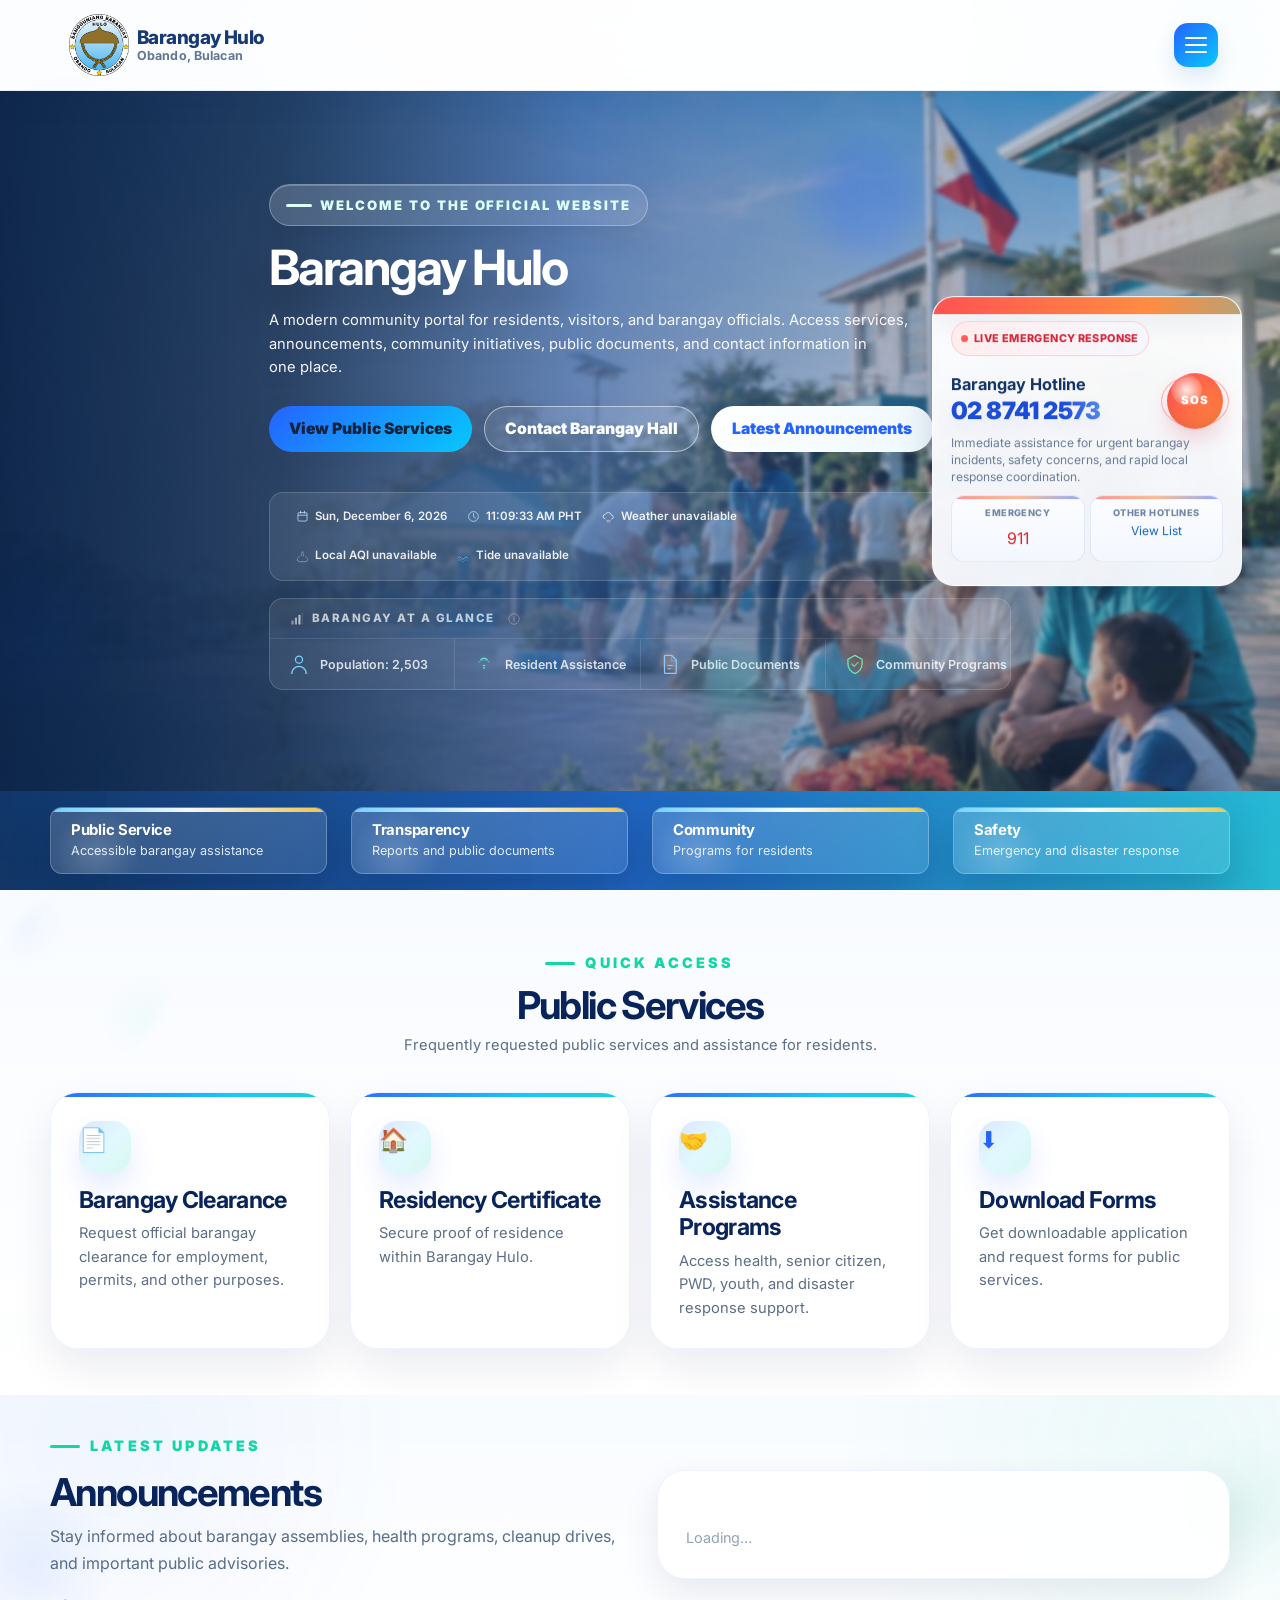
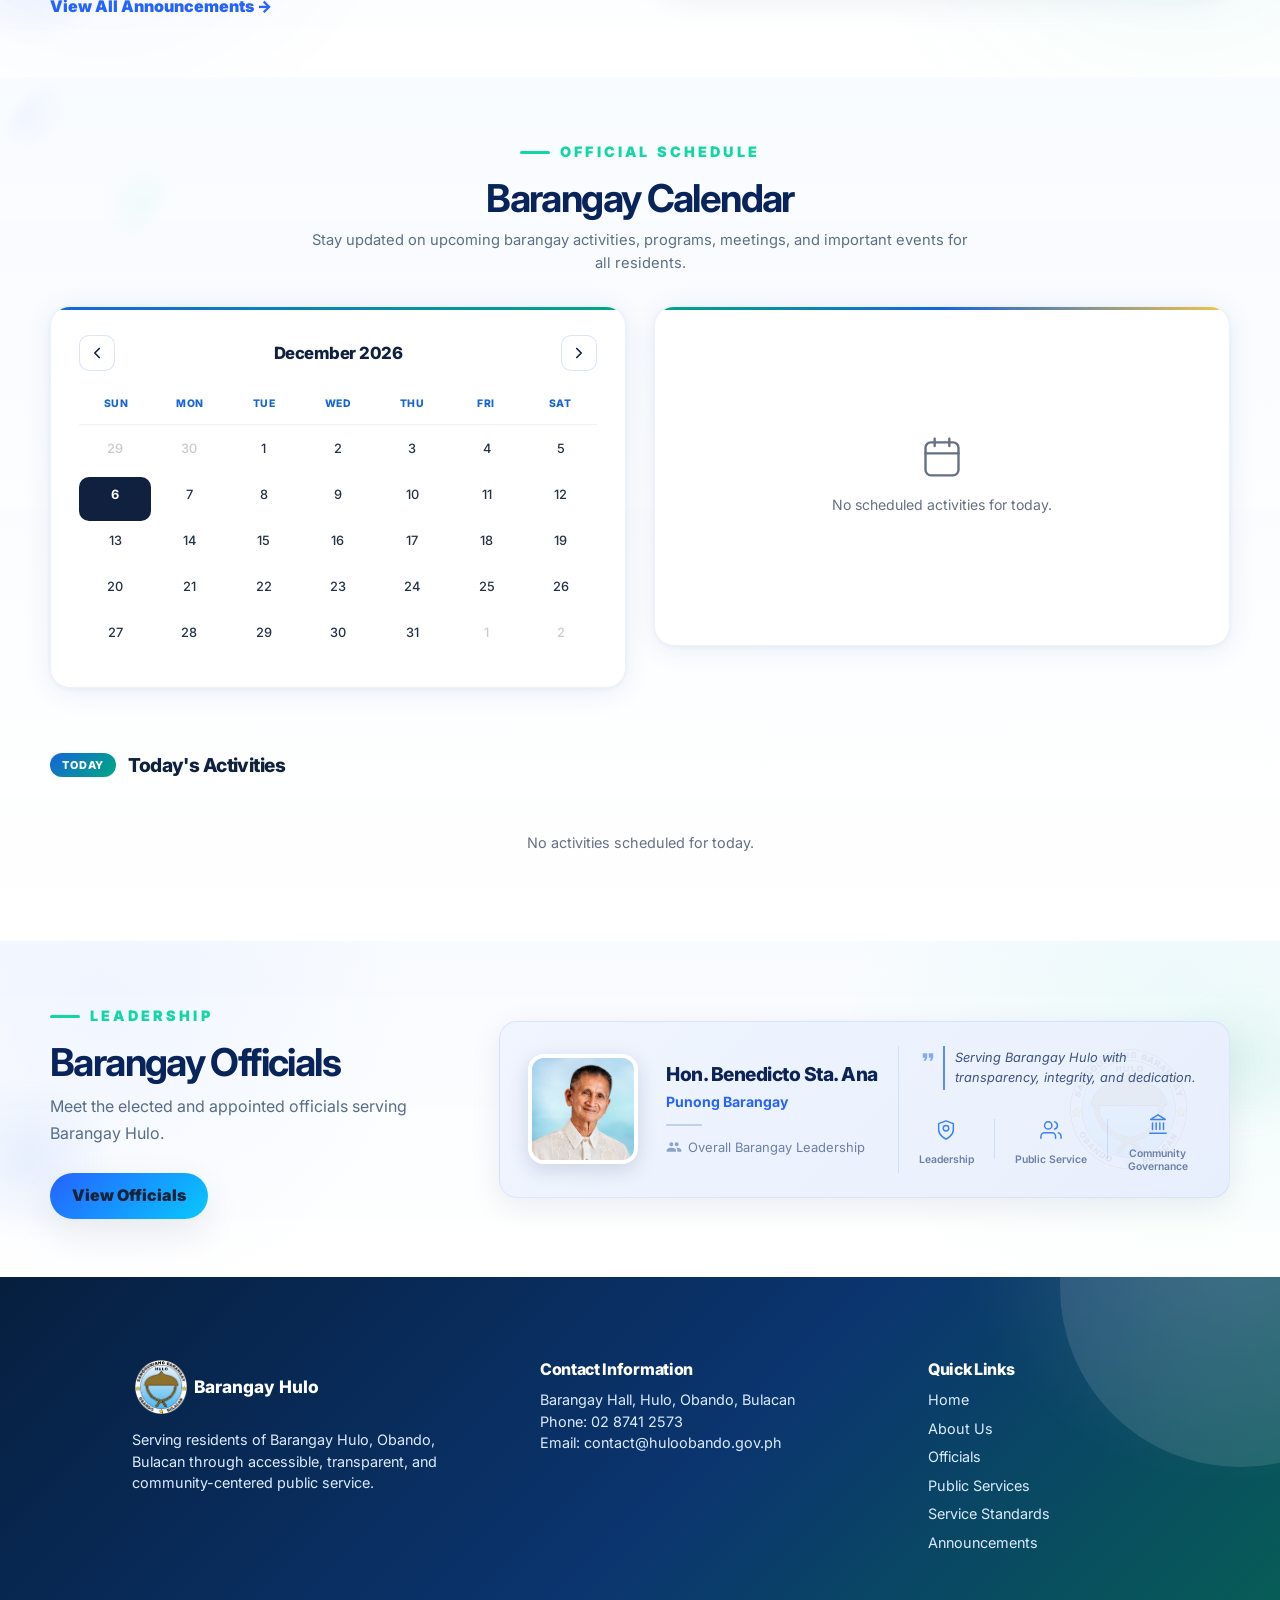
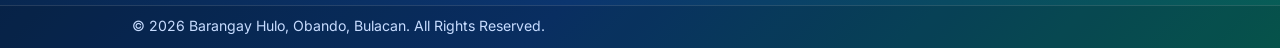
==== commit 167ae6c2: "Auto-link URLs in Calendar, Announcements, and Community Initiatives descriptions Pasted http(s) lin" ====
--- a/index.html
+++ b/index.html
@@ -23,7 +23,7 @@
   <link rel="icon" type="image/png" sizes="32x32" href="/favicon.png">
   <link rel="icon" type="image/png" sizes="16x16" href="/favicon.png">
   <link rel="apple-touch-icon" href="assets/images/logo.png">
-  <link rel="stylesheet" href="assets/css/style.css?v=58">
+  <link rel="stylesheet" href="assets/css/style.css?v=59">
 </head>
 <body data-page="index.html">
   <header class="site-header" id="top">
@@ -790,6 +790,28 @@
     }
 
     function esc(s){ return String(s||'').replace(/&/g,'&amp;').replace(/</g,'&lt;').replace(/>/g,'&gt;').replace(/"/g,'&quot;'); }
+    // Escapes text like esc(), but also turns bare http(s) URLs into real,
+    // clickable links. Matches on the raw string (before escaping) so URL
+    // boundaries are unambiguous, then escapes each URL and surrounding
+    // text separately before reassembling.
+    function linkify(s){
+      var raw = String(s||'');
+      var re = /(https?:\/\/[^\s<>"']+)/g;
+      var out = '', lastIndex = 0, m;
+      while ((m = re.exec(raw)) !== null) {
+        var url = m[0];
+        var trailMatch = url.match(/[),.;:!?\]}'"]+$/);
+        var trail = '';
+        if (trailMatch) { trail = trailMatch[0]; url = url.slice(0, -trail.length); }
+        if (!url) continue;
+        out += esc(raw.slice(lastIndex, m.index));
+        out += '<a href="'+esc(url)+'" target="_blank" rel="noopener noreferrer">'+esc(url)+'</a>';
+        out += esc(trail);
+        lastIndex = m.index + m[0].length;
+      }
+      out += esc(raw.slice(lastIndex));
+      return out;
+    }
     function pad(n){ return n < 10 ? '0'+n : ''+n; }
     // Display-only: converts a stored 24-hour "HH:MM" time to 12-hour with
     // AM/PM. Never used where the raw value drives sorting or the
@@ -950,7 +972,7 @@
               timeMetas+
               (act.location ? '<div class="brcal-feat-meta">'+metaIcon('loc')+'<span>'+esc(act.location)+'</span></div>' : '')+
             '</div>'+
-            (act.desc ? '<p class="brcal-feat-desc">'+esc(act.desc)+'</p>' : '')+
+            (act.desc ? '<p class="brcal-feat-desc">'+linkify(act.desc)+'</p>' : '')+
             '<button class="btn btn-primary brcal-feat-btn" onclick="brcalOpenModal(\''+act.id+'\')">View Details</button>'+
           '</div>';
       } else {
@@ -1059,7 +1081,7 @@
           '<div class="brcal-feat-meta">'+metaIcon('time')+'<span>'+esc(act.time)+'</span></div>'+
           '<div class="brcal-feat-meta">'+metaIcon('loc')+'<span>'+esc(act.location)+'</span></div>'+
         '</div>'+
-        '<p class="brcal-modal-desc">'+esc(act.full)+'</p>'+
+        '<p class="brcal-modal-desc">'+linkify(act.full)+'</p>'+
         (act.req && act.status !== 'completed' ? (function(){
           var items = act.req.split(/\n|,/).map(function(s){ return s.trim(); }).filter(Boolean);
           if (!items.length) return '';
--- a/assets/css/style.css
+++ b/assets/css/style.css
@@ -21025,6 +21025,23 @@
   white-space: pre-wrap;
 }
 
+/* Auto-linked URLs in description text — the global a{color:inherit} reset
+   would otherwise make these indistinguishable from plain text. */
+.brcal-feat-desc a,
+.brcal-modal-desc a,
+#ann-modal-body a,
+#proj-modal-body a {
+  color: #2563eb;
+  text-decoration: underline;
+  word-break: break-all;
+}
+.brcal-feat-desc a:hover,
+.brcal-modal-desc a:hover,
+#ann-modal-body a:hover,
+#proj-modal-body a:hover {
+  color: #1d4ed8;
+}
+
 .brcal-modal-req {
   font-size: .86rem;
   display: flex;
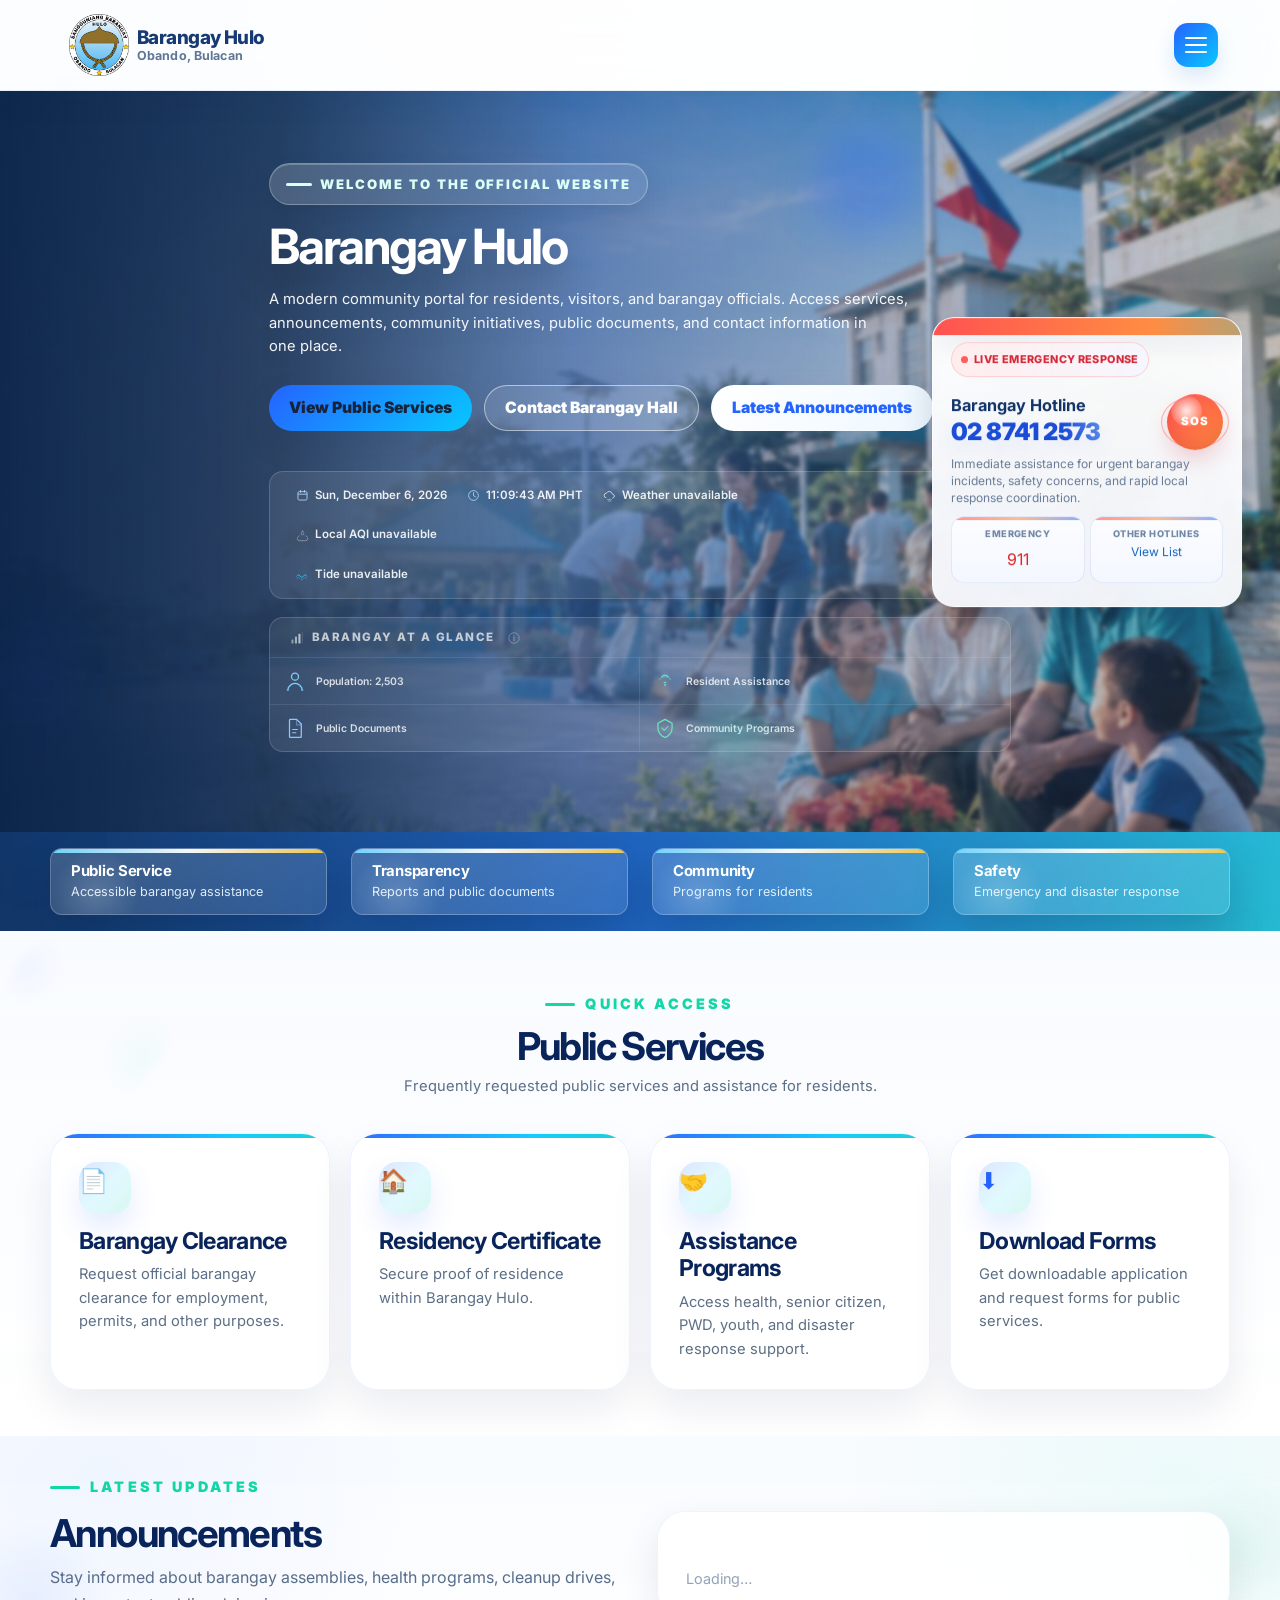
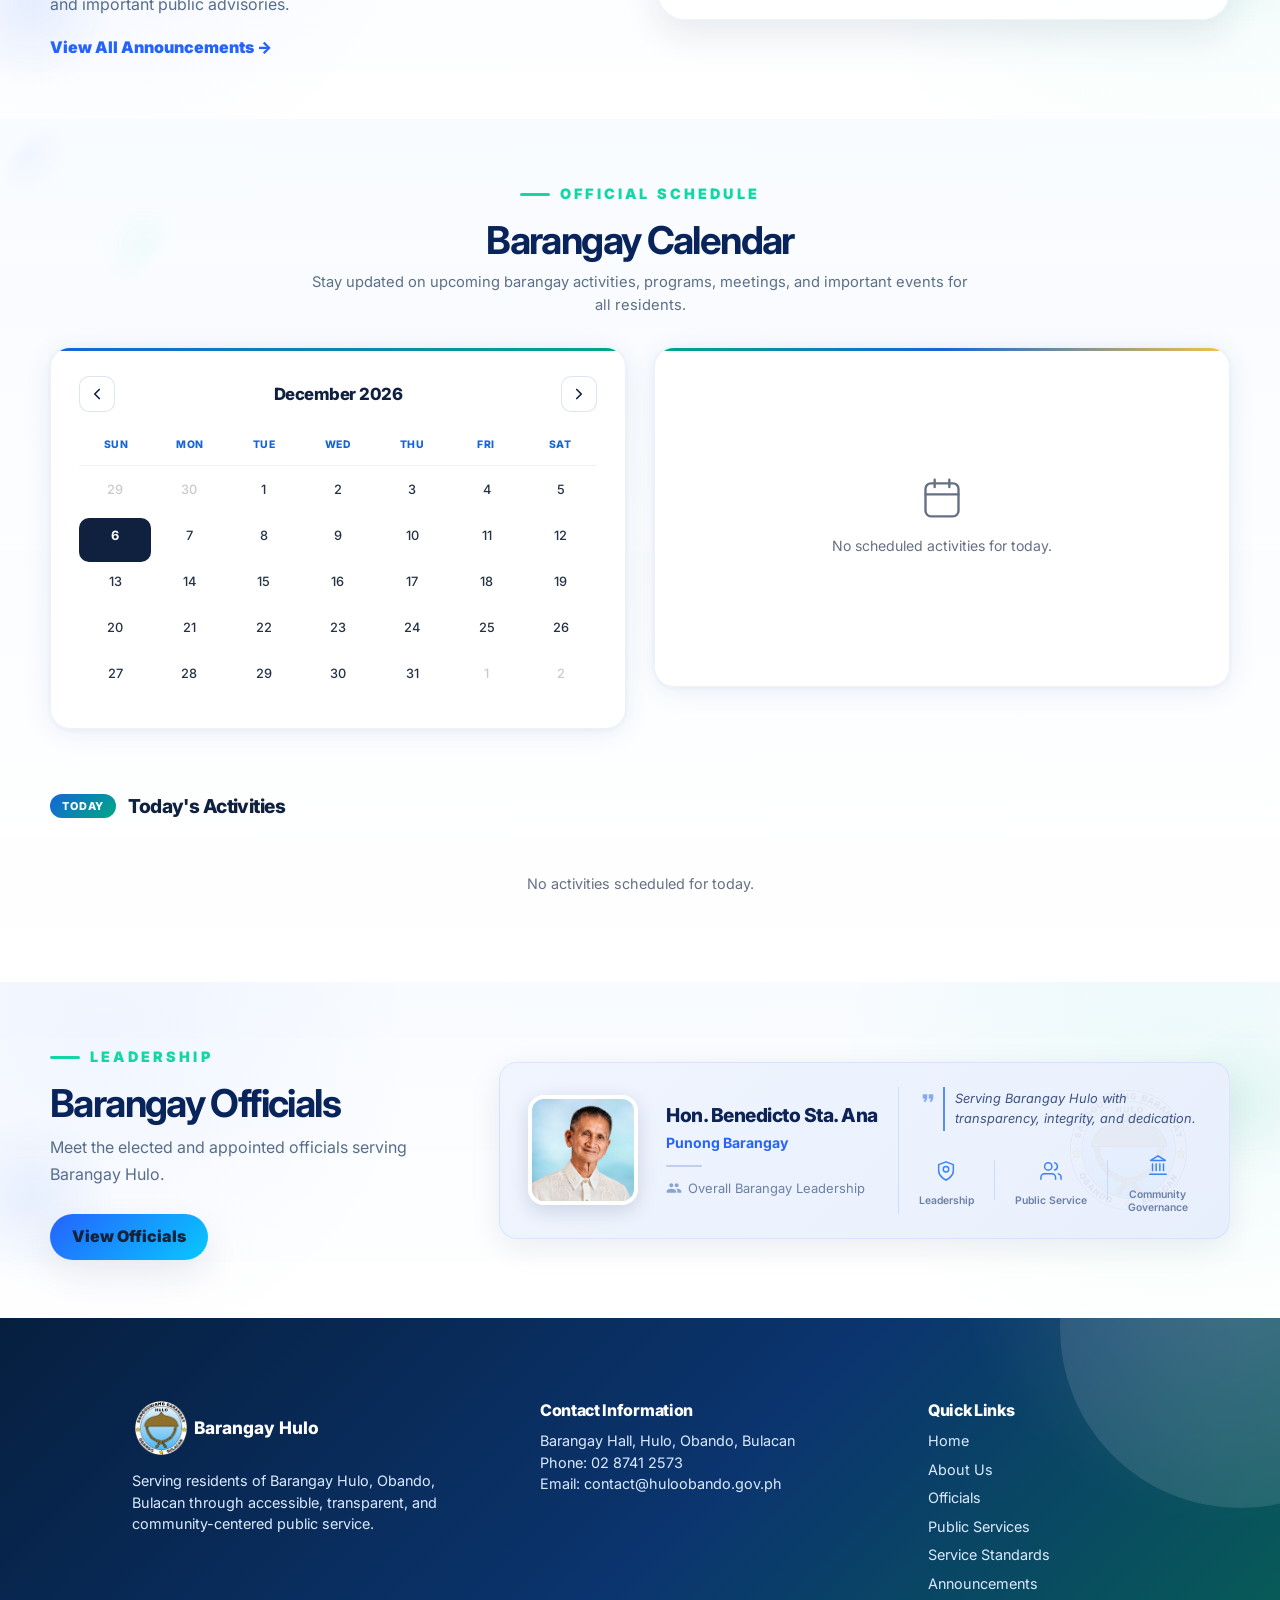
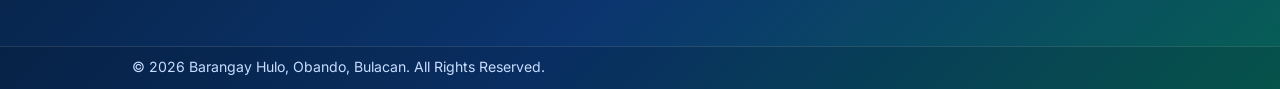
==== commit 204e6c07: "Fix Barangay at a Glance label truncation across the full tablet/laptop range .hero-content's max-wi" ====
--- a/index.html
+++ b/index.html
@@ -99,6 +99,10 @@
             <span class="hero-fact-emoji" aria-hidden="true">🌡️</span>
             <span id="hero-heatindex">—</span>
           </div>
+          <!-- Row 3 break: keep High/Low Tide together instead of letting
+               them wrap unpredictably depending on the AQI/Heat Index text
+               length that day, which could orphan Low Tide alone. -->
+          <div class="hero-facts-break hero-tide-break"></div>
           <div class="hero-fact-divider hero-tide-high-divider" style="display:none"></div>
           <div class="hero-fact hero-tide-high-fact" style="display:none" id="hero-tide-high-fact">
             <svg viewBox="0 0 20 20" fill="none" aria-hidden="true"><path d="M1.5 12.5c1.5-2.5 3.5-2.5 5 0s3.5 2.5 5 0 3.5-2.5 5 0" stroke="currentColor" stroke-width="1.5" stroke-linecap="round" stroke-linejoin="round"/><path d="M1.5 16.5c1.5-2.5 3.5-2.5 5 0s3.5 2.5 5 0 3.5-2.5 5 0" stroke="currentColor" stroke-width="1.5" stroke-linecap="round" stroke-linejoin="round" opacity=".45"/></svg>
--- a/assets/css/style.css
+++ b/assets/css/style.css
@@ -17439,11 +17439,14 @@
 }
 
 .hgc-label {
-  font-size: 0.78rem;
+  font-size: 0.65rem;
   font-weight: 600;
   color: rgba(255,255,255,0.80);
   line-height: 1.25;
   white-space: nowrap;
+  min-width: 0;
+  overflow: hidden;
+  text-overflow: ellipsis;
 }
 
 .hgc-value {
@@ -17467,8 +17470,18 @@
 }
 
 /* Tablet: full width, glance card wraps 2×2
-   Dividers sit at nth-child positions 2,4,6 so items are at 1,3,5,7 */
-@media (max-width: 860px) {
+   Dividers sit at nth-child positions 2,4,6 so items are at 1,3,5,7.
+   .hero-content's max-width switches between a fixed px value and a
+   percentage across several overlapping breakpoints between ~860px and
+   ~1439px, and the resulting width is NOT monotonic with viewport width
+   (e.g. 1025px gives less room than 1350px). Rather than chase each
+   narrow point individually, this reuses the codebase's own existing
+   "large screens" threshold (@media min-width:1440px below) as the
+   single cutoff: below it, use the 2-column layout that's already
+   proven safe at every width from mobile up; at 1440px+, .hero-content
+   is wide enough for the single-row layout even with the longest label
+   ("Community Programs"). */
+@media (max-width: 1439px) {
   .hero-glance-card { max-width: 100%; }
   .hgc-body { flex-wrap: wrap; }
   .hgc-divider { display: none; }
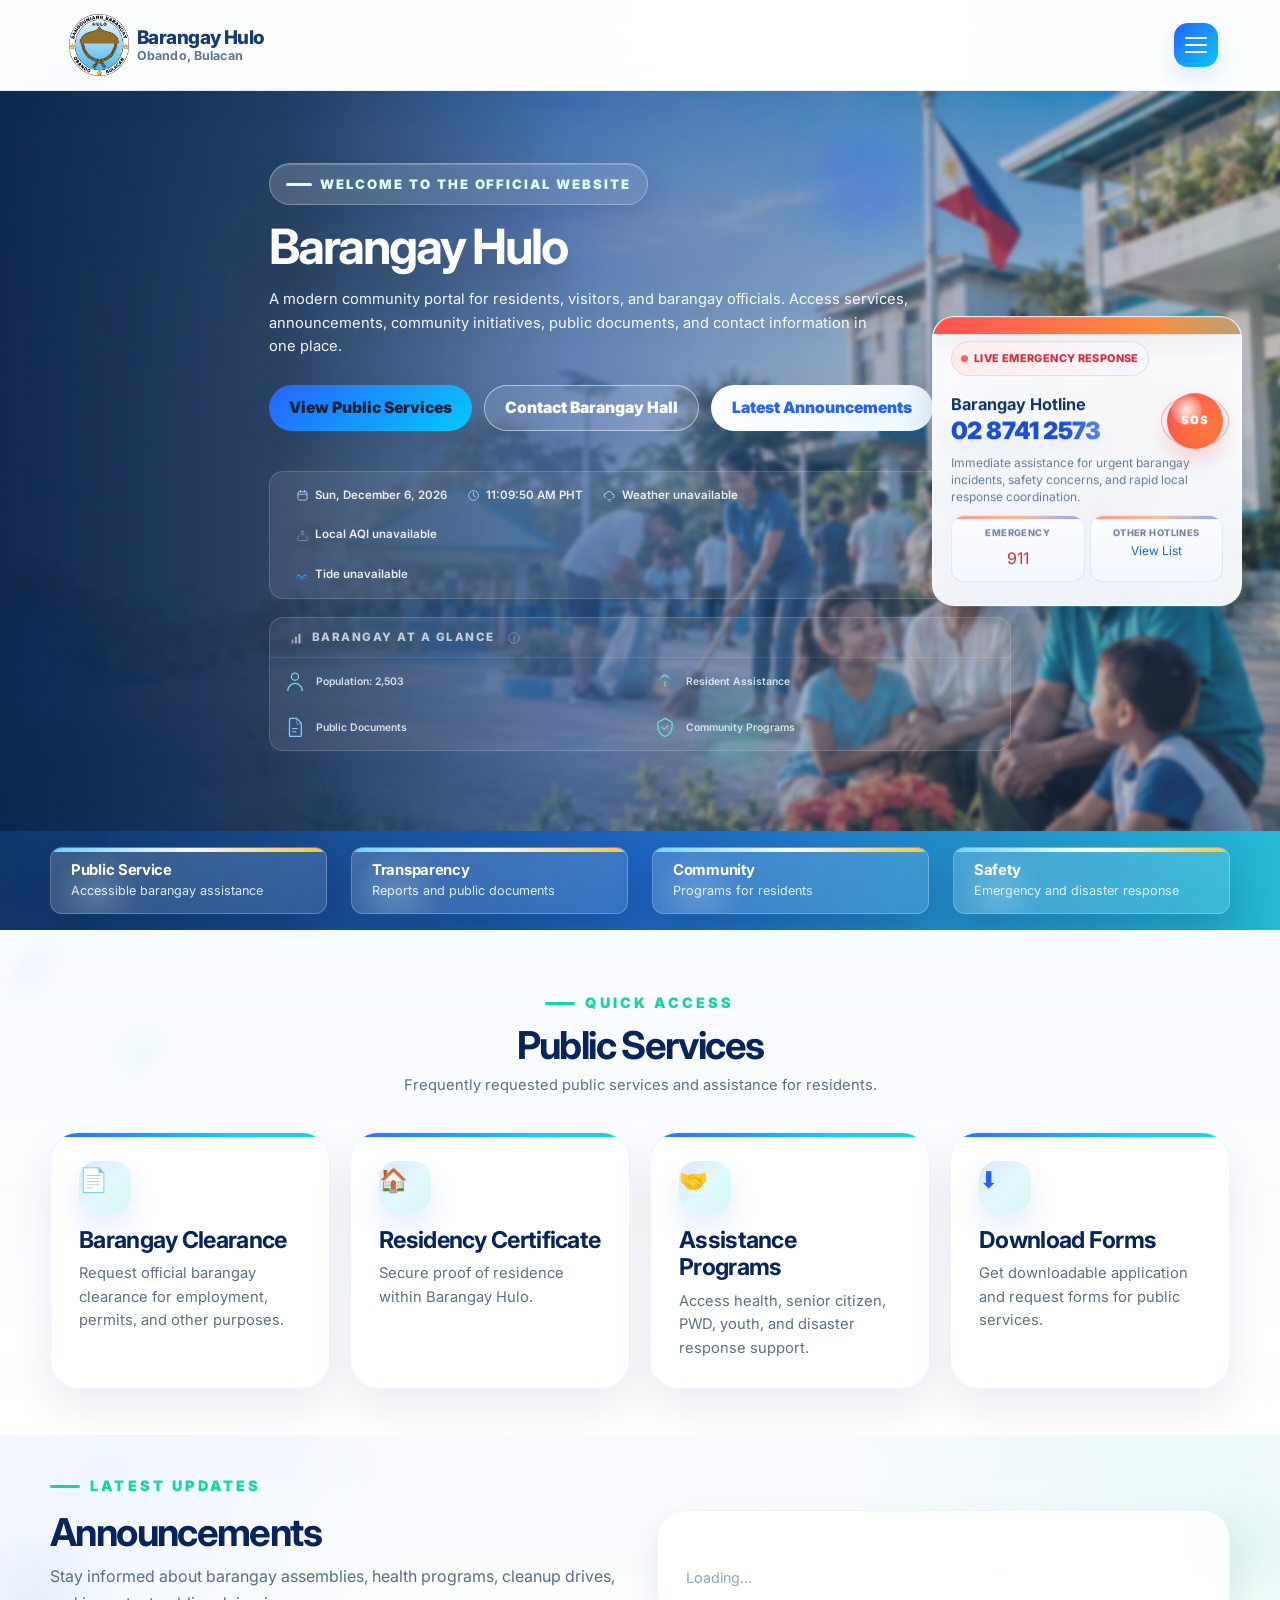
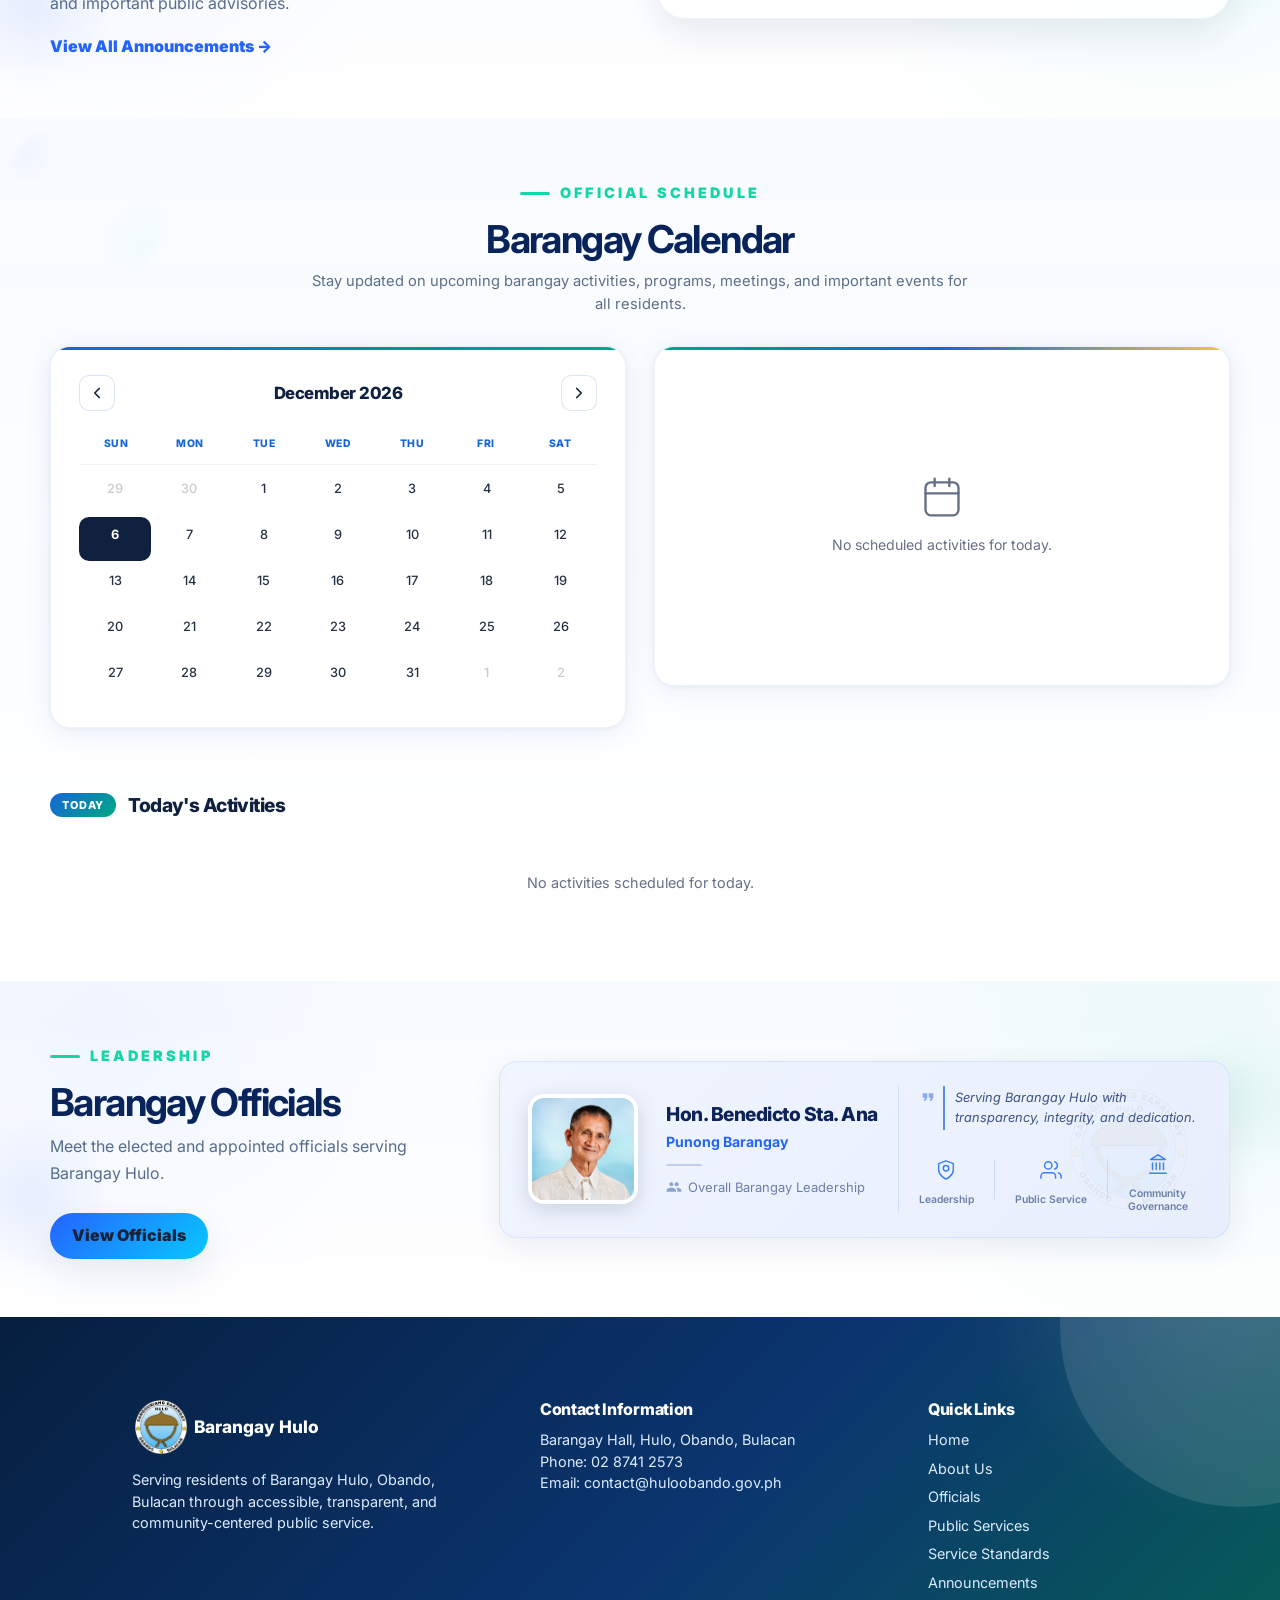
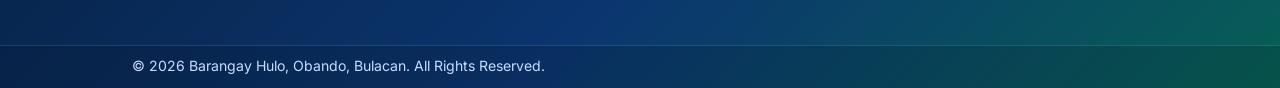
==== commit a6dc54c1: "Remove orphaned tide-high divider left over from the Row 3 break fix When High/Low Tide were forced " ====
--- a/index.html
+++ b/index.html
@@ -103,7 +103,6 @@
                them wrap unpredictably depending on the AQI/Heat Index text
                length that day, which could orphan Low Tide alone. -->
           <div class="hero-facts-break hero-tide-break"></div>
-          <div class="hero-fact-divider hero-tide-high-divider" style="display:none"></div>
           <div class="hero-fact hero-tide-high-fact" style="display:none" id="hero-tide-high-fact">
             <svg viewBox="0 0 20 20" fill="none" aria-hidden="true"><path d="M1.5 12.5c1.5-2.5 3.5-2.5 5 0s3.5 2.5 5 0 3.5-2.5 5 0" stroke="currentColor" stroke-width="1.5" stroke-linecap="round" stroke-linejoin="round"/><path d="M1.5 16.5c1.5-2.5 3.5-2.5 5 0s3.5 2.5 5 0 3.5-2.5 5 0" stroke="currentColor" stroke-width="1.5" stroke-linecap="round" stroke-linejoin="round" opacity=".45"/></svg>
             <span id="hero-tide-high">—</span>
--- a/assets/css/style.css
+++ b/assets/css/style.css
@@ -17486,10 +17486,6 @@
   .hgc-body { flex-wrap: wrap; }
   .hgc-divider { display: none; }
   .hgc-item { flex: 0 0 50%; padding: 12px 14px; }
-  .hgc-item:nth-child(1),
-  .hgc-item:nth-child(3) { border-bottom: 1px solid rgba(255,255,255,0.10); }
-  .hgc-item:nth-child(1),
-  .hgc-item:nth-child(5) { border-right: 1px solid rgba(255,255,255,0.10); }
 }
 
 /* Mobile: 2-column compact grid */
@@ -17508,17 +17504,6 @@
   }
   .hgc-item svg { width: 18px; height: 18px; }
   .hgc-label { font-size: 0.72rem; white-space: normal; }
-  /* 2×2 internal borders */
-  .hgc-item:nth-child(1) {
-    border-right: 1px solid rgba(255,255,255,0.12) !important;
-    border-bottom: 1px solid rgba(255,255,255,0.12) !important;
-  }
-  .hgc-item:nth-child(3) {
-    border-bottom: 1px solid rgba(255,255,255,0.12) !important;
-  }
-  .hgc-item:nth-child(5) {
-    border-right: 1px solid rgba(255,255,255,0.12) !important;
-  }
   .hgc-item svg { width: 20px; height: 20px; margin-bottom: 1px; }
   .hgc-label { font-size: 0.68rem; }
   .hgc-value { font-size: 1.15rem; }
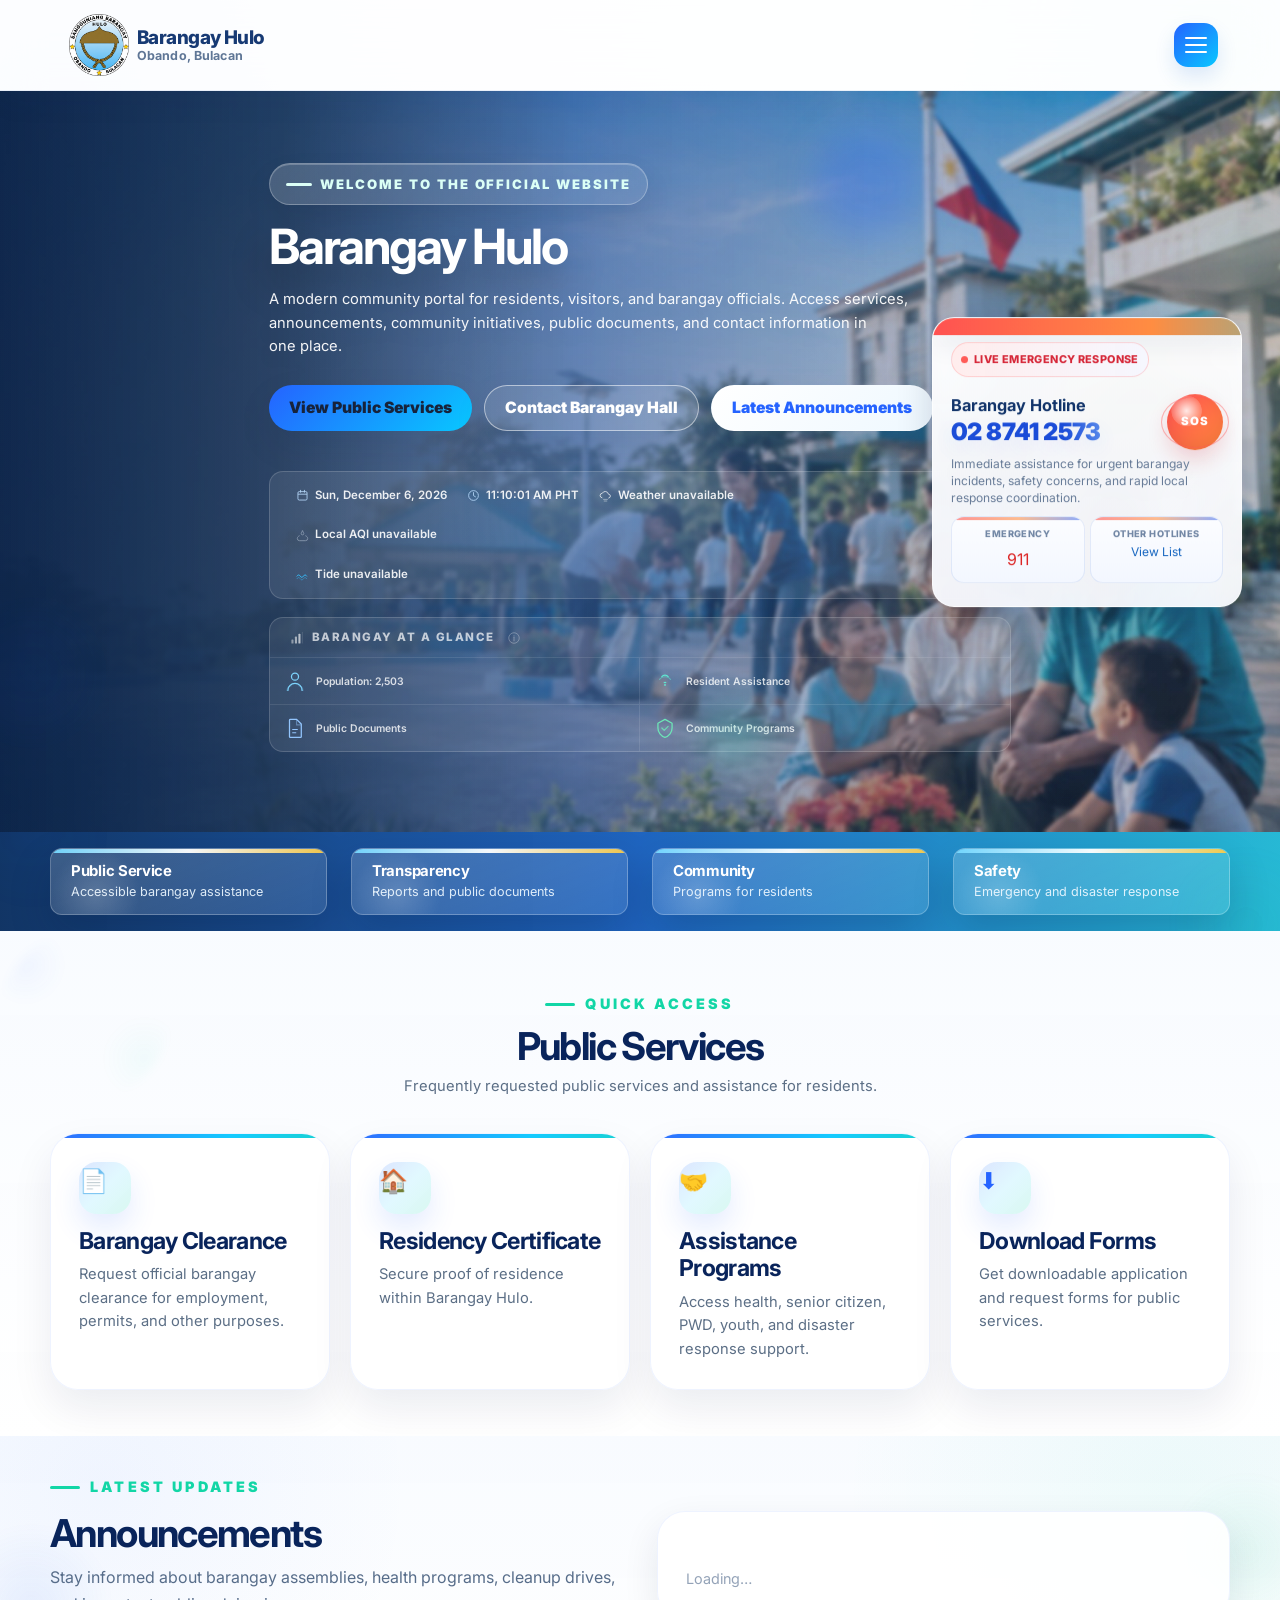
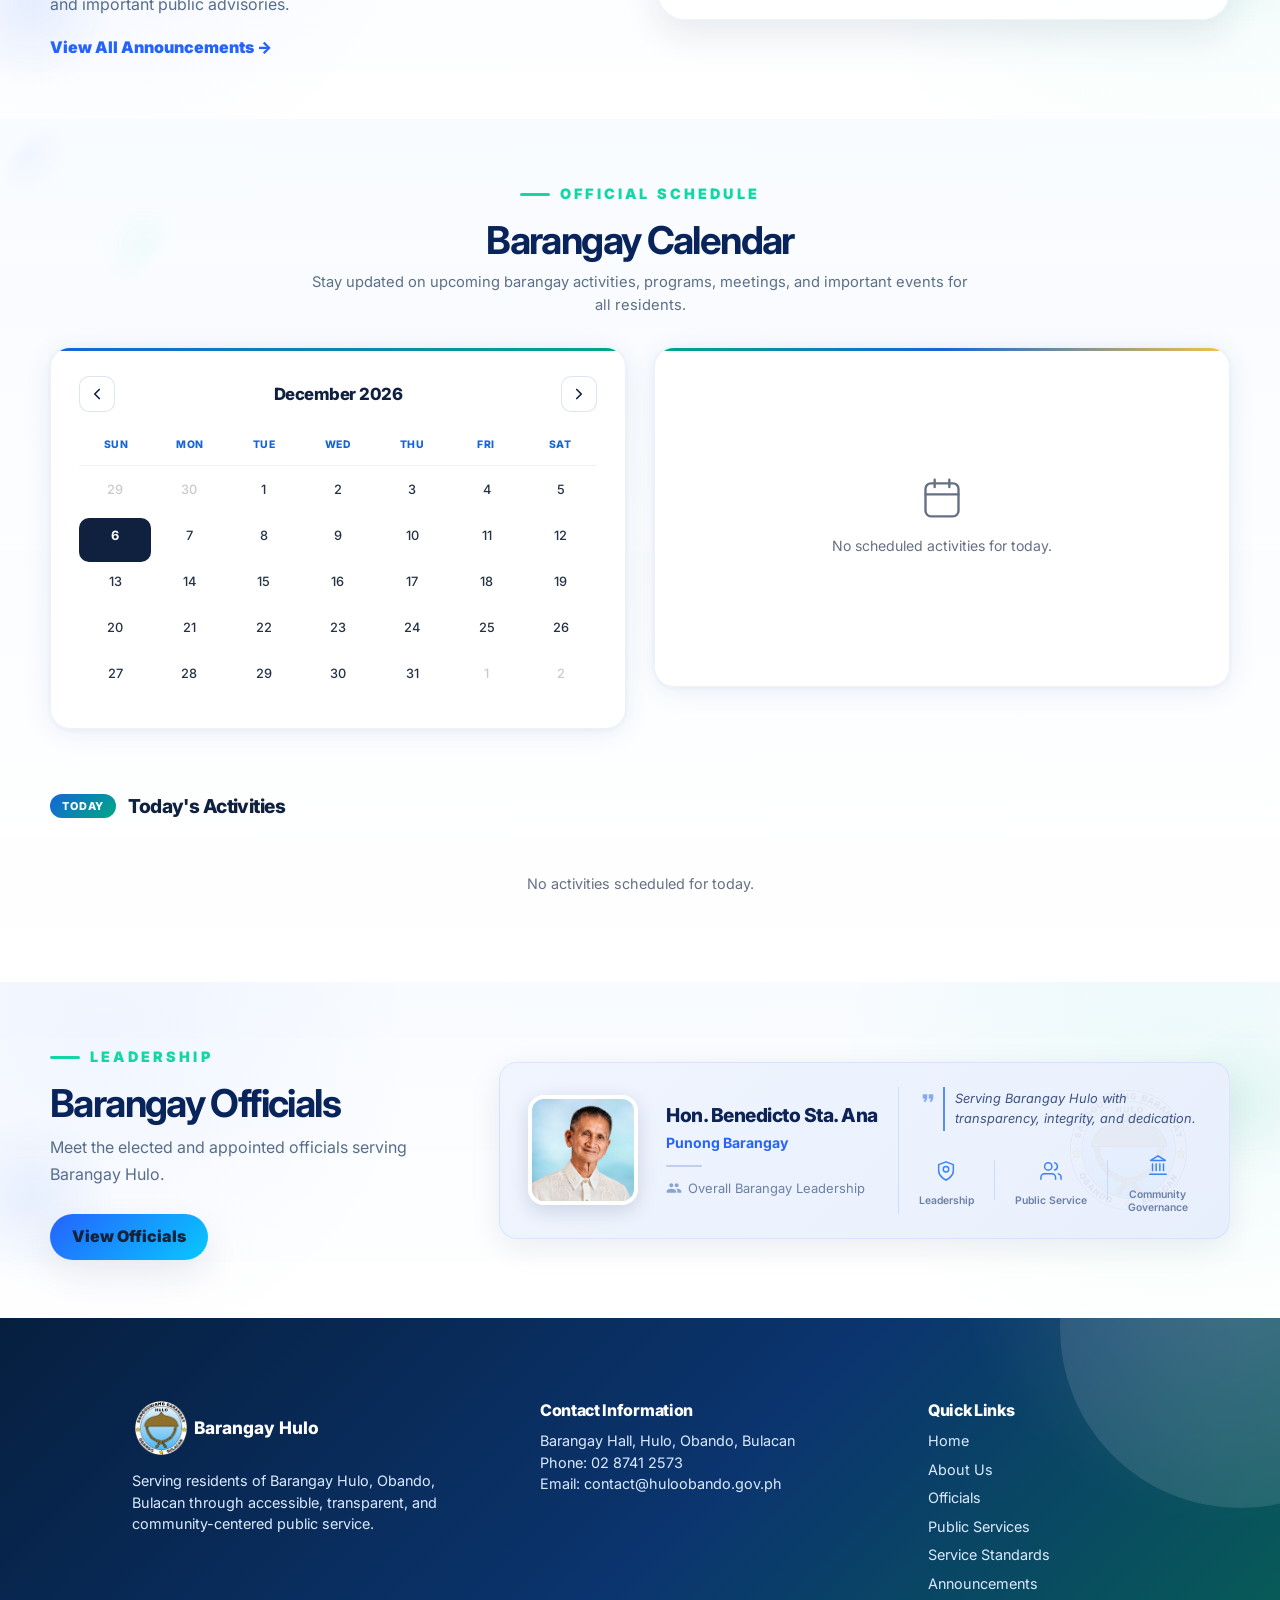
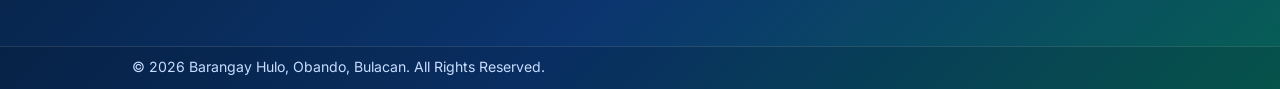
==== commit 7086275f: "Compute Barangay Calendar status from date+time everywhere it's shown liveStatus() previously only c" ====
--- a/index.html
+++ b/index.html
@@ -1008,22 +1008,28 @@
         '</div>';
     }
 
-    /* ── Today's activity cards ─────────────────────────────── */
+    /* ── Live status — date+time aware, works for any day (past, today,
+       or future), not just "today" ────────────────────────────────────
+       Manual states (archived/cancelled/draft) always win. Otherwise
+       compares the actual current moment against date+startTime and
+       date+endTime as real timestamps, so a past-dated activity
+       resolves to "completed" regardless of the current time-of-day,
+       and a same-day activity still correctly cycles through
+       scheduled -> ongoing -> completed as the clock passes. An
+       activity with a start time but no end time never auto-completes
+       -- it just shows "ongoing" once started. */
     function liveStatus(act){
-      if (act.status === 'archived' || act.status === 'cancelled') return act.status;
-      if (!act.startTime) return act.status || 'scheduled';
+      if (act.status === 'archived' || act.status === 'cancelled' || act.status === 'draft') return act.status;
+      if (!act.startTime || !act.date) return act.status || 'scheduled';
+      var startDT = new Date(act.date + 'T' + act.startTime + ':00');
+      if (isNaN(startDT.getTime())) return act.status || 'scheduled';
       var now = new Date();
-      var cur = now.getHours() * 60 + now.getMinutes();
-      var hm = function(t){ var p = (t||'').split(':'); return parseInt(p[0]||0)*60+parseInt(p[1]||0); };
-      var start = hm(act.startTime);
+      if (now < startDT) return 'scheduled';
       if (act.endTime) {
-        var end = hm(act.endTime);
-        if (cur > end)   return 'completed';
-        if (cur >= start) return 'ongoing';
-      } else {
-        if (cur >= start) return 'ongoing';
+        var endDT = new Date(act.date + 'T' + act.endTime + ':00');
+        if (!isNaN(endDT.getTime()) && now > endDT) return 'completed';
       }
-      return 'scheduled';
+      return 'ongoing';
     }
     var STATUS_ICON  = {scheduled:'⏳', ongoing:'🟢', completed:'✅', cancelled:'❌', archived:'📁'};
     var STATUS_LABEL = {scheduled:'Upcoming', ongoing:'Ongoing', completed:'Completed', cancelled:'Cancelled', archived:'Archived'};
@@ -1076,21 +1082,22 @@
           '<h3 class="brcal-modal-mtitle">'+esc(act.title)+'</h3>'+
         '</div>'+
         '<button class="brcal-modal-close-btn" onclick="brcalCloseModal()" aria-label="Close">&#x2715;</button>';
-      var statusLabel = {scheduled:'Scheduled',ongoing:'Ongoing',completed:'Completed',cancelled:'Cancelled'}[act.status] || '';
+      var st = liveStatus(act);
+      var statusLabel = {scheduled:'Scheduled',ongoing:'Ongoing',completed:'Completed',cancelled:'Cancelled',archived:'Archived',draft:'Draft'}[st] || '';
       document.getElementById('brcal-modal-body-el').innerHTML =
-        (statusLabel ? '<div style="margin-bottom:12px"><span class="brcal-status-badge brcal-status-'+act.status+'">'+statusLabel+'</span></div>' : '')+
+        (statusLabel ? '<div style="margin-bottom:12px"><span class="brcal-status-badge brcal-status-'+st+'">'+statusLabel+'</span></div>' : '')+
         '<div class="brcal-modal-metas">'+
           '<div class="brcal-feat-meta">'+metaIcon('date')+'<span>'+fmtDateCal(act.date)+'</span></div>'+
           '<div class="brcal-feat-meta">'+metaIcon('time')+'<span>'+esc(act.time)+'</span></div>'+
           '<div class="brcal-feat-meta">'+metaIcon('loc')+'<span>'+esc(act.location)+'</span></div>'+
         '</div>'+
         '<p class="brcal-modal-desc">'+linkify(act.full)+'</p>'+
-        (act.req && act.status !== 'completed' ? (function(){
+        (act.req && st !== 'completed' ? (function(){
           var items = act.req.split(/\n|,/).map(function(s){ return s.trim(); }).filter(Boolean);
           if (!items.length) return '';
           return '<div class="brcal-modal-req"><strong>Requirements</strong><ul class="brcal-req-list">'+items.map(function(s){ return '<li>'+esc(s)+'</li>'; }).join('')+'</ul></div>';
         })() : '')+
-        (act.status === 'completed' && act.summary ? (function(){
+        (st === 'completed' && act.summary ? (function(){
           var items = act.summary.split('\n').map(function(s){ return s.trim(); }).filter(Boolean);
           if (!items.length) return '';
           return '<div class="brcal-modal-req brcal-summary-block"><strong>Activity Summary</strong><ul class="brcal-req-list">'+items.map(function(s){ return '<li>'+esc(s)+'</li>'; }).join('')+'</ul></div>';
@@ -1098,7 +1105,7 @@
         (act.photos && act.photos.length ? (function(){ _lbPhotos = act.photos; return '<div class="brcal-modal-req"><strong>Photos</strong><div class="brcal-gallery">'+act.photos.map(function(p,i){ return '<img src="'+esc(p.url)+'" alt="'+esc(p.name||'')+'" class="brcal-gallery-img" loading="lazy" onclick="brcalLightbox('+i+')">'; }).join('')+'</div></div>'; })() : '')+
         (act.documents && act.documents.length ? '<div class="brcal-modal-req"><strong>Documents</strong><div class="brcal-docs-list">'+act.documents.map(function(d){ return '<a href="'+esc(d.url)+'" class="brcal-download-link" target="_blank" rel="noopener" download><svg viewBox="0 0 24 24" width="14" height="14" fill="none" stroke="currentColor" stroke-width="2.2" stroke-linecap="round" stroke-linejoin="round" style="vertical-align:middle;margin-right:5px"><path d="M21 15v4a2 2 0 0 1-2 2H5a2 2 0 0 1-2-2v-4"/><polyline points="7 10 12 15 17 10"/><line x1="12" y1="15" x2="12" y2="3"/></svg>'+esc(d.name||'Document')+'</a>'; }).join('')+'</div></div>' : '')+
         (act.attach && (!act.documents || !act.documents.length) ? '<div class="brcal-modal-req"><strong>Attachment</strong><a href="'+esc(act.attach)+'" class="brcal-download-link" target="_blank" rel="noopener" download><svg viewBox="0 0 24 24" width="14" height="14" fill="none" stroke="currentColor" stroke-width="2.2" stroke-linecap="round" stroke-linejoin="round" style="vertical-align:middle;margin-right:5px"><path d="M21 15v4a2 2 0 0 1-2 2H5a2 2 0 0 1-2-2v-4"/><polyline points="7 10 12 15 17 10"/><line x1="12" y1="15" x2="12" y2="3"/></svg>'+(act.attachmentName ? esc(act.attachmentName) : 'Download Document')+'</a></div>' : '')+
-        (act.reg && act.status !== 'completed' ? '<div class="brcal-modal-register"><a href="'+esc(act.reg)+'" class="btn btn-primary" target="_blank" rel="noopener">Register Now</a></div>' : '');
+        (act.reg && st !== 'completed' ? '<div class="brcal-modal-register"><a href="'+esc(act.reg)+'" class="btn btn-primary" target="_blank" rel="noopener">Register Now</a></div>' : '');
       overlay.style.display = 'flex';
       document.body.style.overflow = 'hidden';
     };
--- a/assets/css/style.css
+++ b/assets/css/style.css
@@ -17486,6 +17486,10 @@
   .hgc-body { flex-wrap: wrap; }
   .hgc-divider { display: none; }
   .hgc-item { flex: 0 0 50%; padding: 12px 14px; }
+  .hgc-item:nth-child(1),
+  .hgc-item:nth-child(3) { border-bottom: 1px solid rgba(255,255,255,0.10); }
+  .hgc-item:nth-child(1),
+  .hgc-item:nth-child(5) { border-right: 1px solid rgba(255,255,255,0.10); }
 }
 
 /* Mobile: 2-column compact grid */
@@ -17504,6 +17508,17 @@
   }
   .hgc-item svg { width: 18px; height: 18px; }
   .hgc-label { font-size: 0.72rem; white-space: normal; }
+  /* 2×2 internal borders */
+  .hgc-item:nth-child(1) {
+    border-right: 1px solid rgba(255,255,255,0.12) !important;
+    border-bottom: 1px solid rgba(255,255,255,0.12) !important;
+  }
+  .hgc-item:nth-child(3) {
+    border-bottom: 1px solid rgba(255,255,255,0.12) !important;
+  }
+  .hgc-item:nth-child(5) {
+    border-right: 1px solid rgba(255,255,255,0.12) !important;
+  }
   .hgc-item svg { width: 20px; height: 20px; margin-bottom: 1px; }
   .hgc-label { font-size: 0.68rem; }
   .hgc-value { font-size: 1.15rem; }
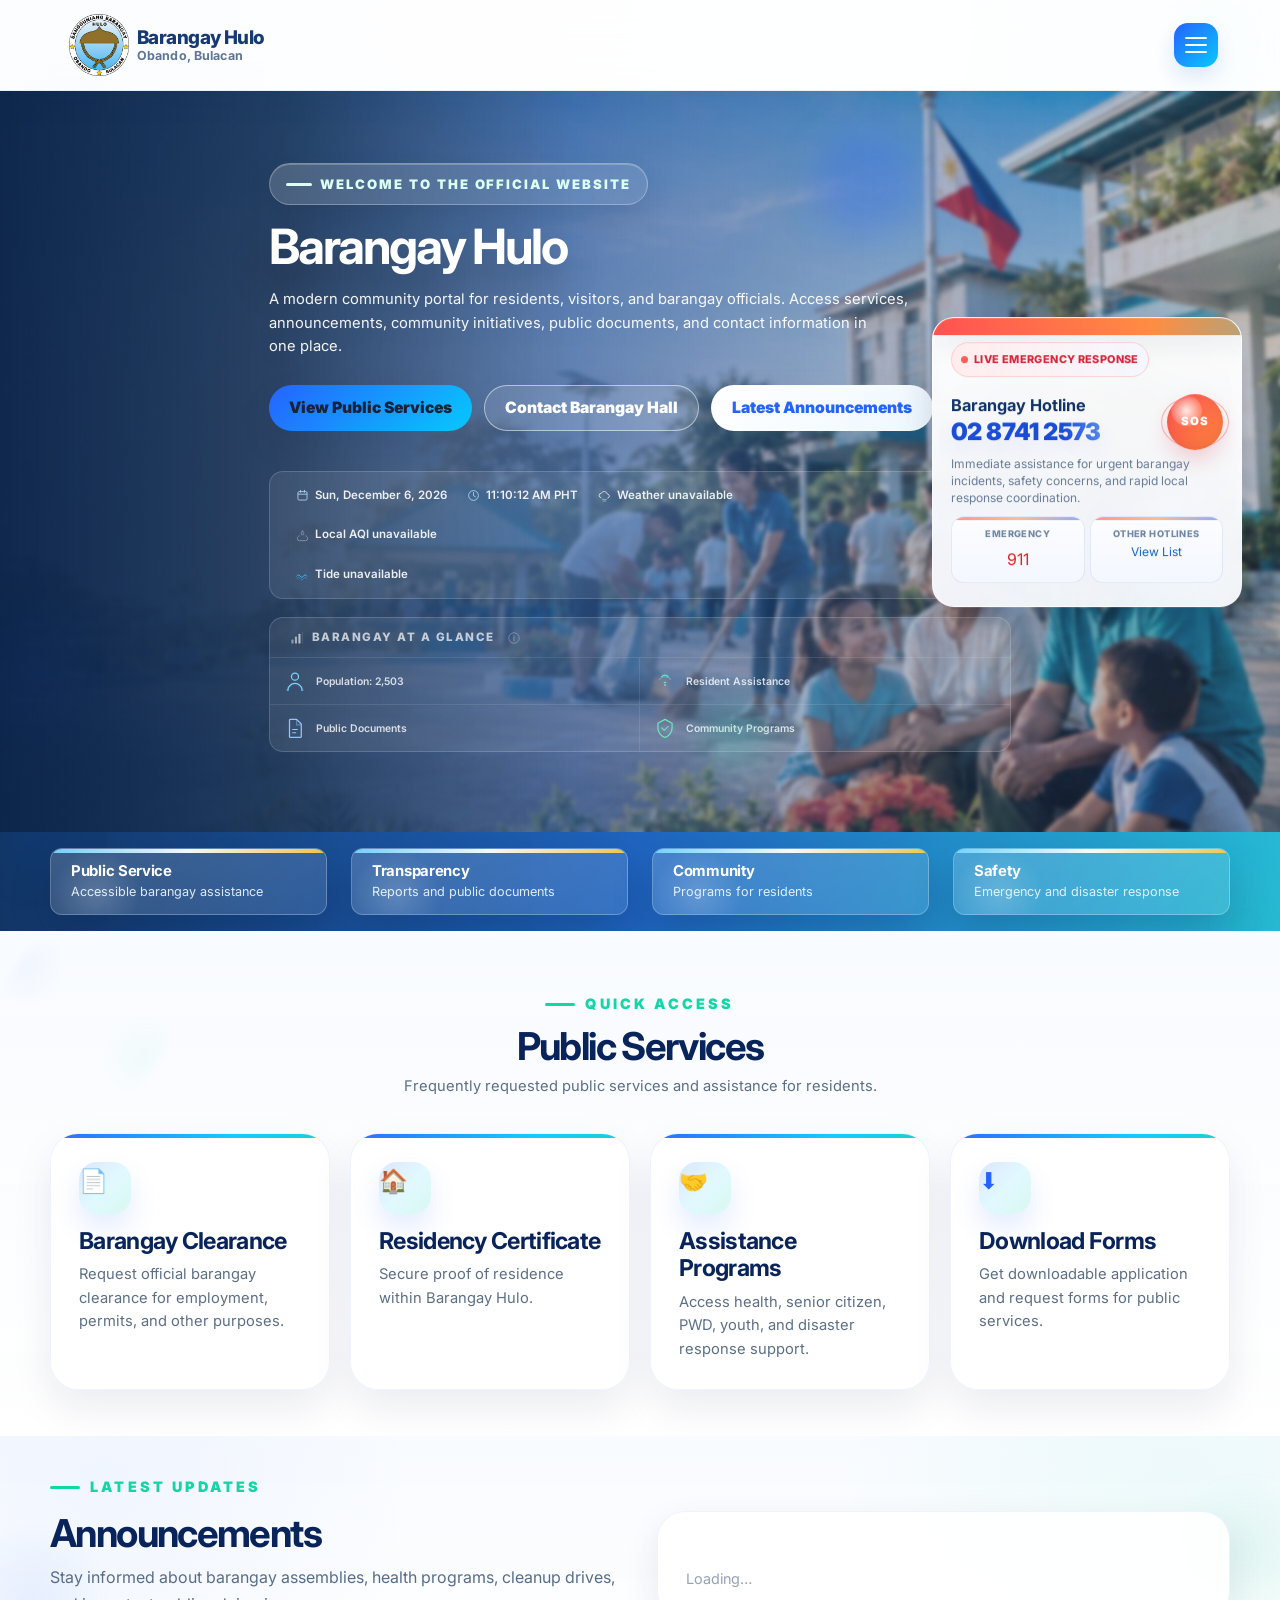
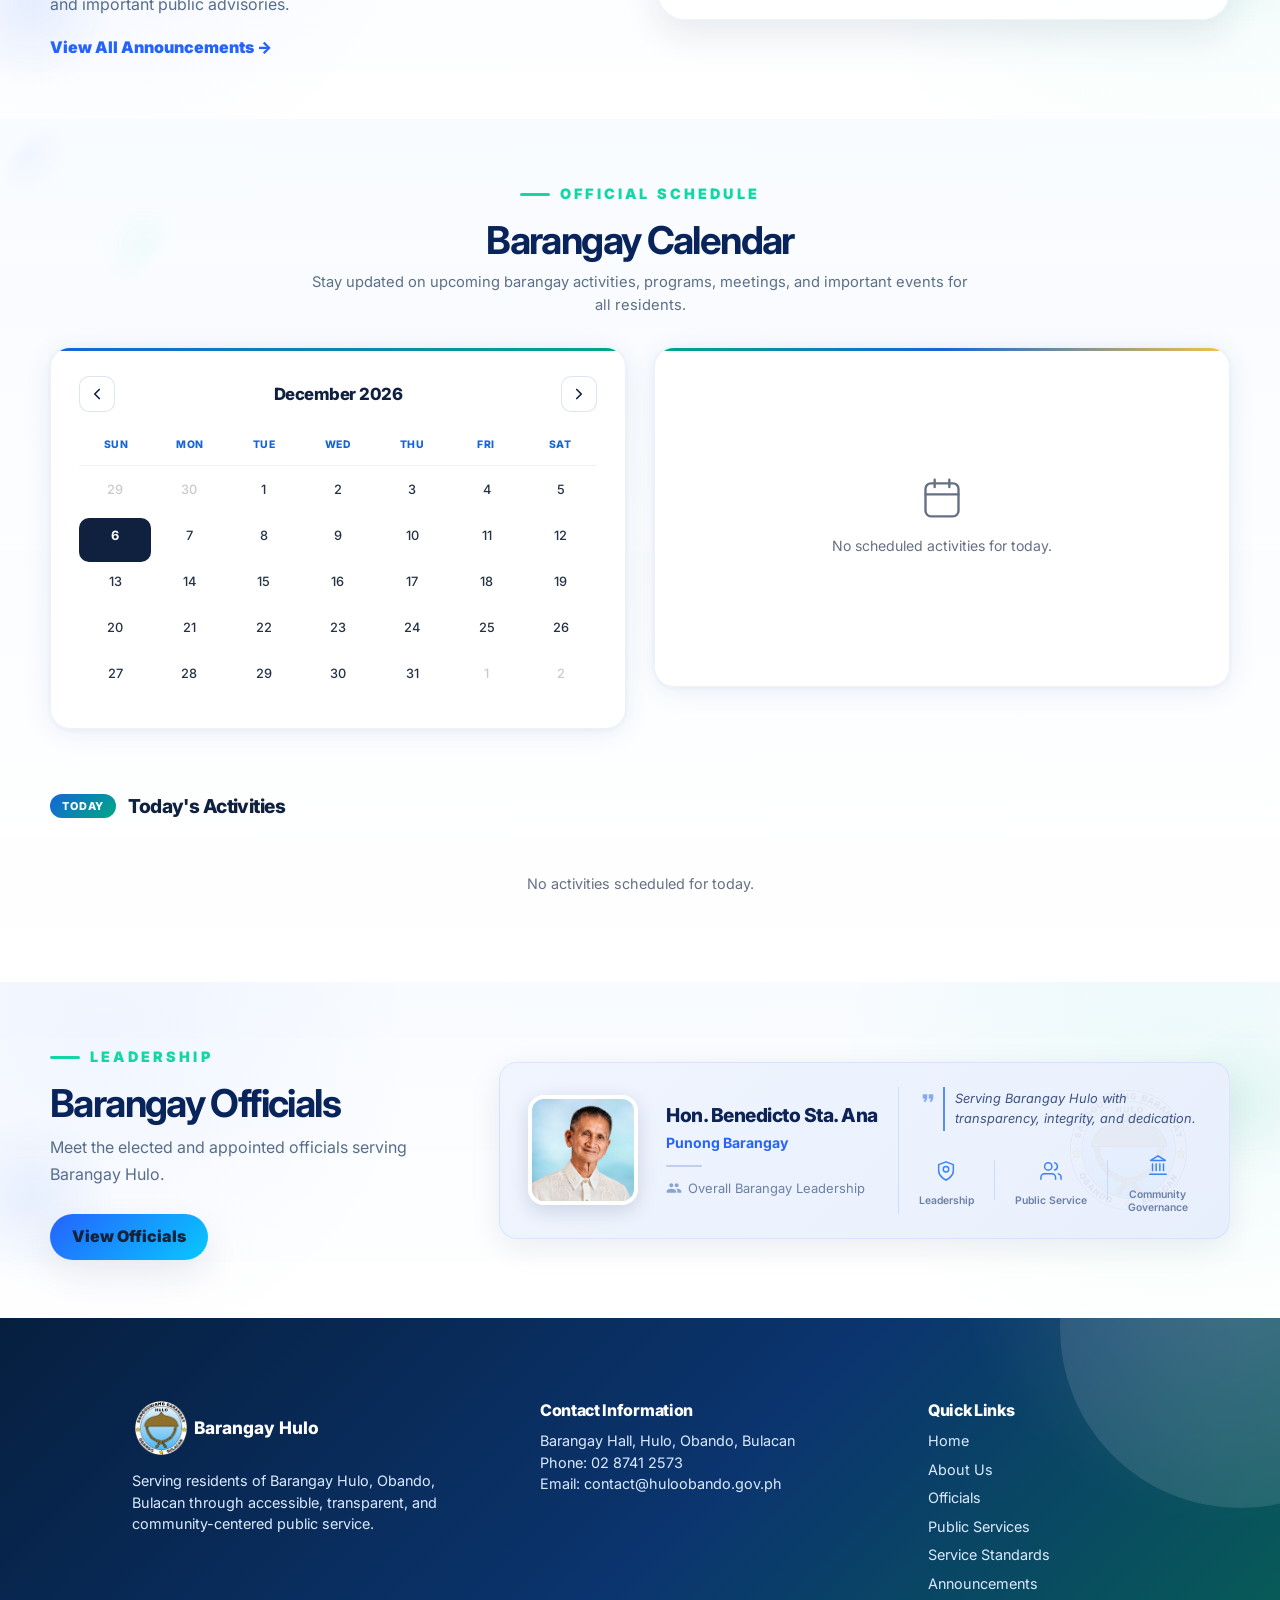
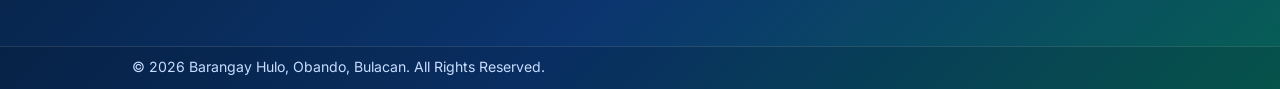
==== commit c0bbf652: "Show only Featured announcements in homepage preview The "Featured" field on announcements was saved" ====
--- a/index.html
+++ b/index.html
@@ -213,7 +213,7 @@
         </div>
       </div>
     </section>
-    <section class="section-pad soft-bg">
+    <section class="section-pad soft-bg" id="home-announcements-section">
       <div class="container split-layout">
         <div class="reveal"><span class="eyebrow">Latest Updates</span><h2>Announcements</h2><p data-setting="home_announcements_description">Stay informed about barangay assemblies, health programs, cleanup drives, and important public advisories.</p><a class="text-link" href="announcements">View All Announcements →</a></div>
         <div class="mini-list reveal delay-1" id="home-ann-list">
@@ -420,13 +420,15 @@
     fetch('/api/announcements')
       .then(function(r) { return r.json(); })
       .then(function(d) {
-        var list = (d.announcements || []).slice(0, 3);
+        // Same source as the main Announcements page. Home page shows only
+        // Featured items, capped at 3, matching how Community Initiatives'
+        // home preview works (sorted by displayOrder/date, API already
+        // sorted). Hides the whole section if nothing is marked Featured.
+        var list = (d.announcements || []).filter(function(a){ return a.featured; }).slice(0, 3);
         var el = document.getElementById('home-ann-list');
+        var section = document.getElementById('home-announcements-section');
         if (!el) return;
-        if (!list.length) {
-          el.innerHTML = '<article><span></span><h3>No announcements yet.</h3><p></p></article>';
-          return;
-        }
+        if (!list.length) { if (section) section.style.display = 'none'; return; }
         el.innerHTML = list.map(function(a) {
           return '<article>'
             + '<span>' + fmtDate(a.date) + '</span>'
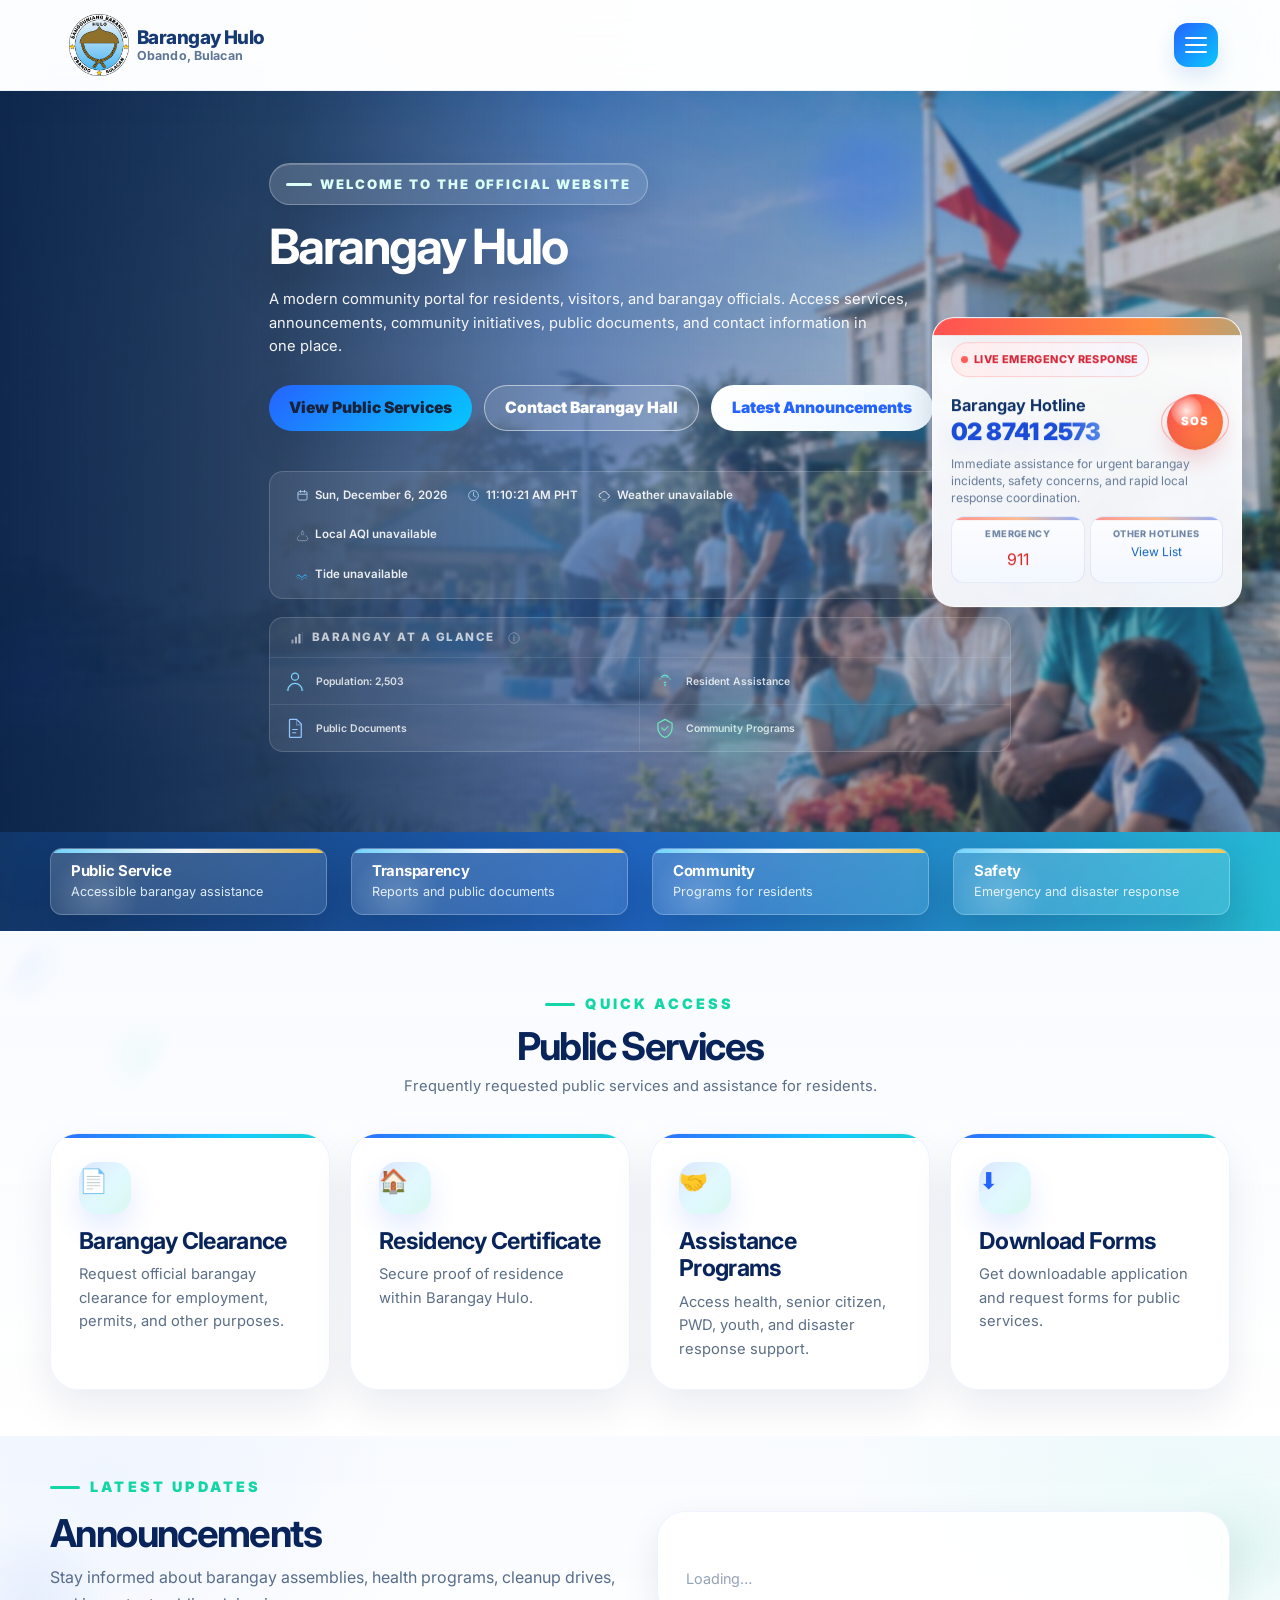
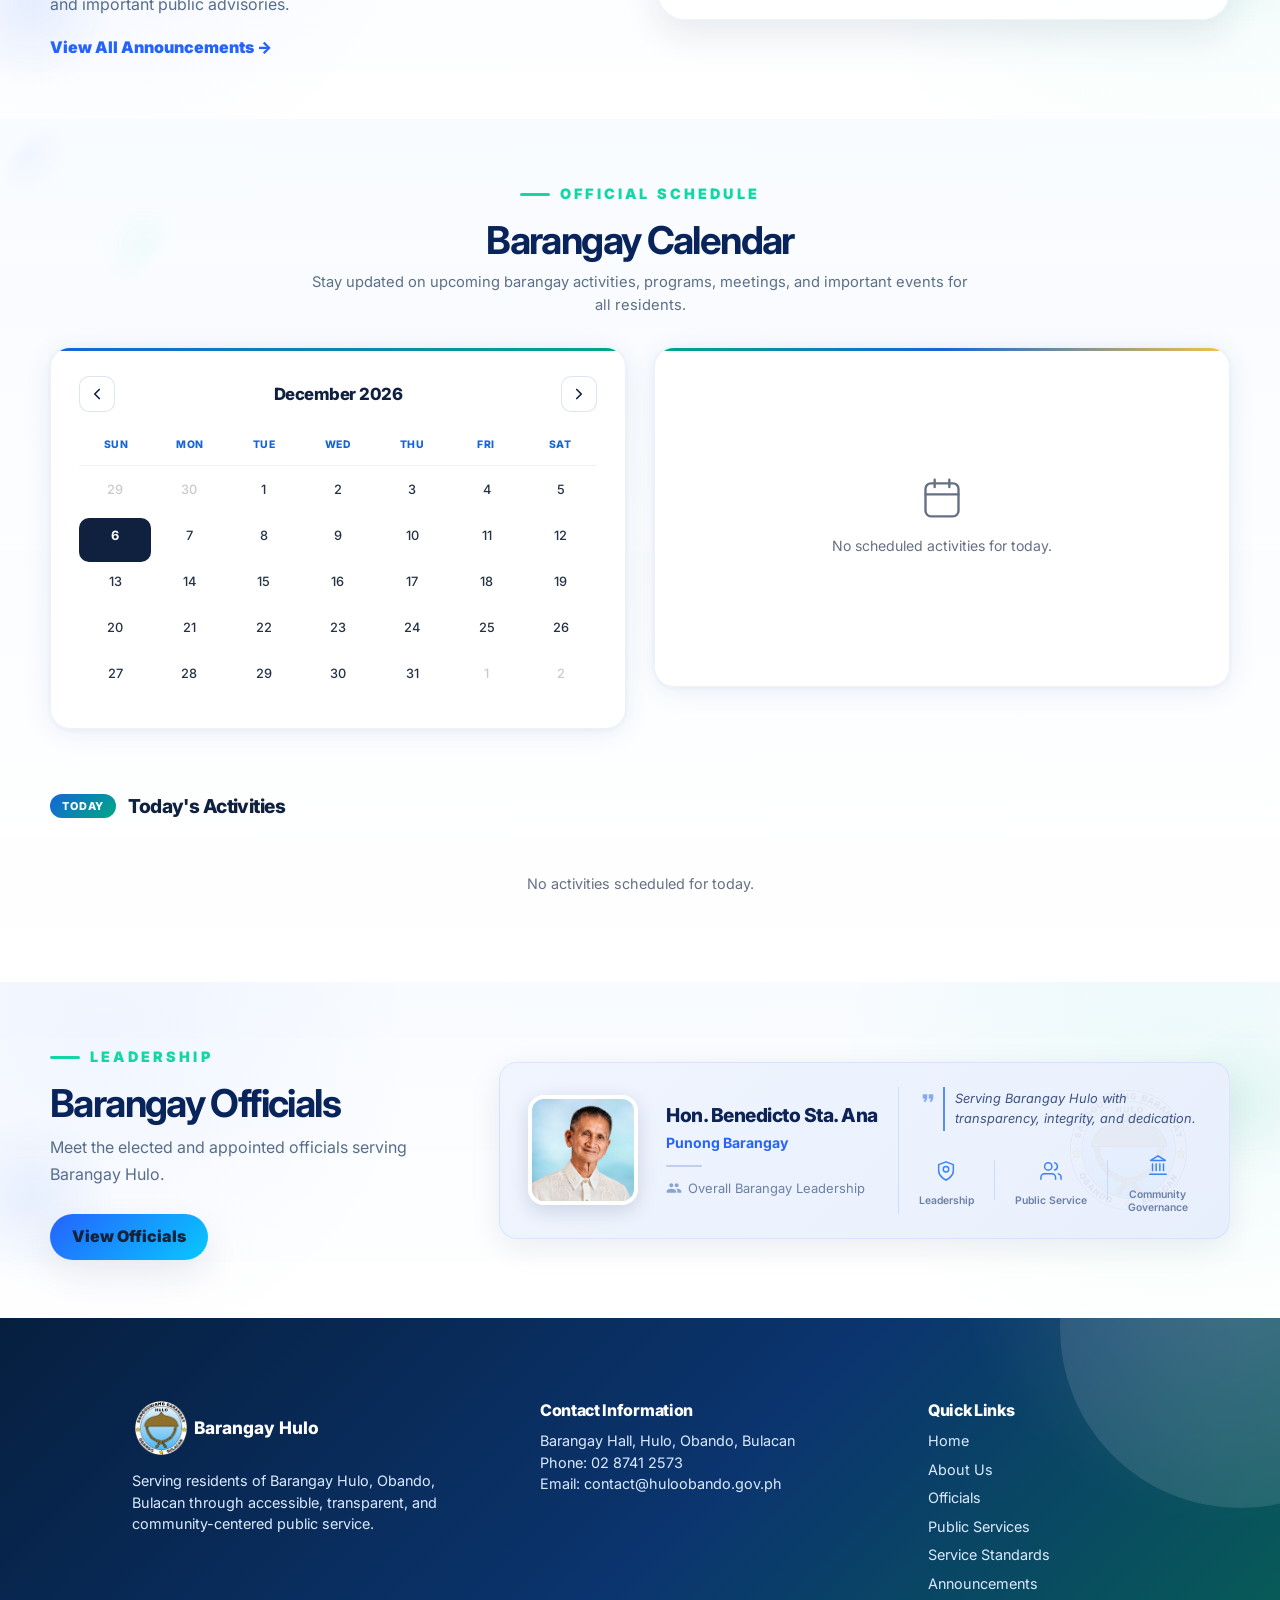
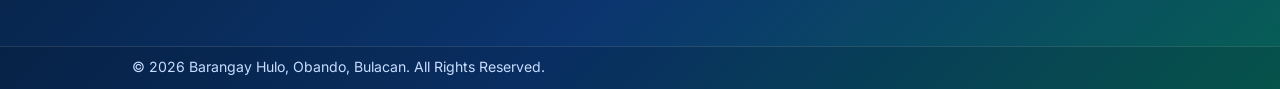
==== commit 24b2b107: "Bump style.css cache-buster to v=60 for photo carousel CSS The new .photo-carousel-* rules were appe" ====
--- a/index.html
+++ b/index.html
@@ -23,7 +23,7 @@
   <link rel="icon" type="image/png" sizes="32x32" href="/favicon.png">
   <link rel="icon" type="image/png" sizes="16x16" href="/favicon.png">
   <link rel="apple-touch-icon" href="assets/images/logo.png">
-  <link rel="stylesheet" href="assets/css/style.css?v=59">
+  <link rel="stylesheet" href="assets/css/style.css?v=60">
 </head>
 <body data-page="index.html">
   <header class="site-header" id="top">
--- a/assets/css/style.css
+++ b/assets/css/style.css
@@ -22035,3 +22035,60 @@
     max-width: none !important;
   }
 }
+
+/* ── Photo carousel — Announcements / Community Initiatives "Read More"
+   modals only (2+ photos). Shared by #ann-modal-img-wrap and
+   #proj-modal-img-wrap, both of which supply their own aspect-ratio/
+   overflow:hidden sizing inline -- this only styles what's injected
+   inside them by assets/js/photo-carousel.js. ── */
+.photo-carousel {
+  position: relative;
+  width: 100%;
+  height: 100%;
+  touch-action: pan-y;
+}
+.photo-carousel-img {
+  width: 100%;
+  height: 100%;
+  object-fit: cover;
+  display: block;
+}
+.photo-carousel-btn {
+  position: absolute;
+  top: 50%;
+  transform: translateY(-50%);
+  width: 44px;
+  height: 44px;
+  border-radius: 50%;
+  border: none;
+  background: rgba(0, 0, 0, 0.45);
+  color: #fff;
+  font-size: 1.6rem;
+  line-height: 1;
+  cursor: pointer;
+  display: flex;
+  align-items: center;
+  justify-content: center;
+  transition: background 0.15s;
+}
+.photo-carousel-btn:hover,
+.photo-carousel-btn:focus-visible {
+  background: rgba(0, 0, 0, 0.65);
+}
+.photo-carousel-btn--prev { left: 10px; }
+.photo-carousel-btn--next { right: 10px; }
+.photo-carousel-counter {
+  position: absolute;
+  bottom: 10px;
+  right: 10px;
+  background: rgba(0, 0, 0, 0.55);
+  color: #fff;
+  font-size: 0.72rem;
+  font-weight: 600;
+  padding: 3px 10px;
+  border-radius: 10px;
+  pointer-events: none;
+}
+@media (prefers-reduced-motion: reduce) {
+  .photo-carousel-btn { transition: none; }
+}
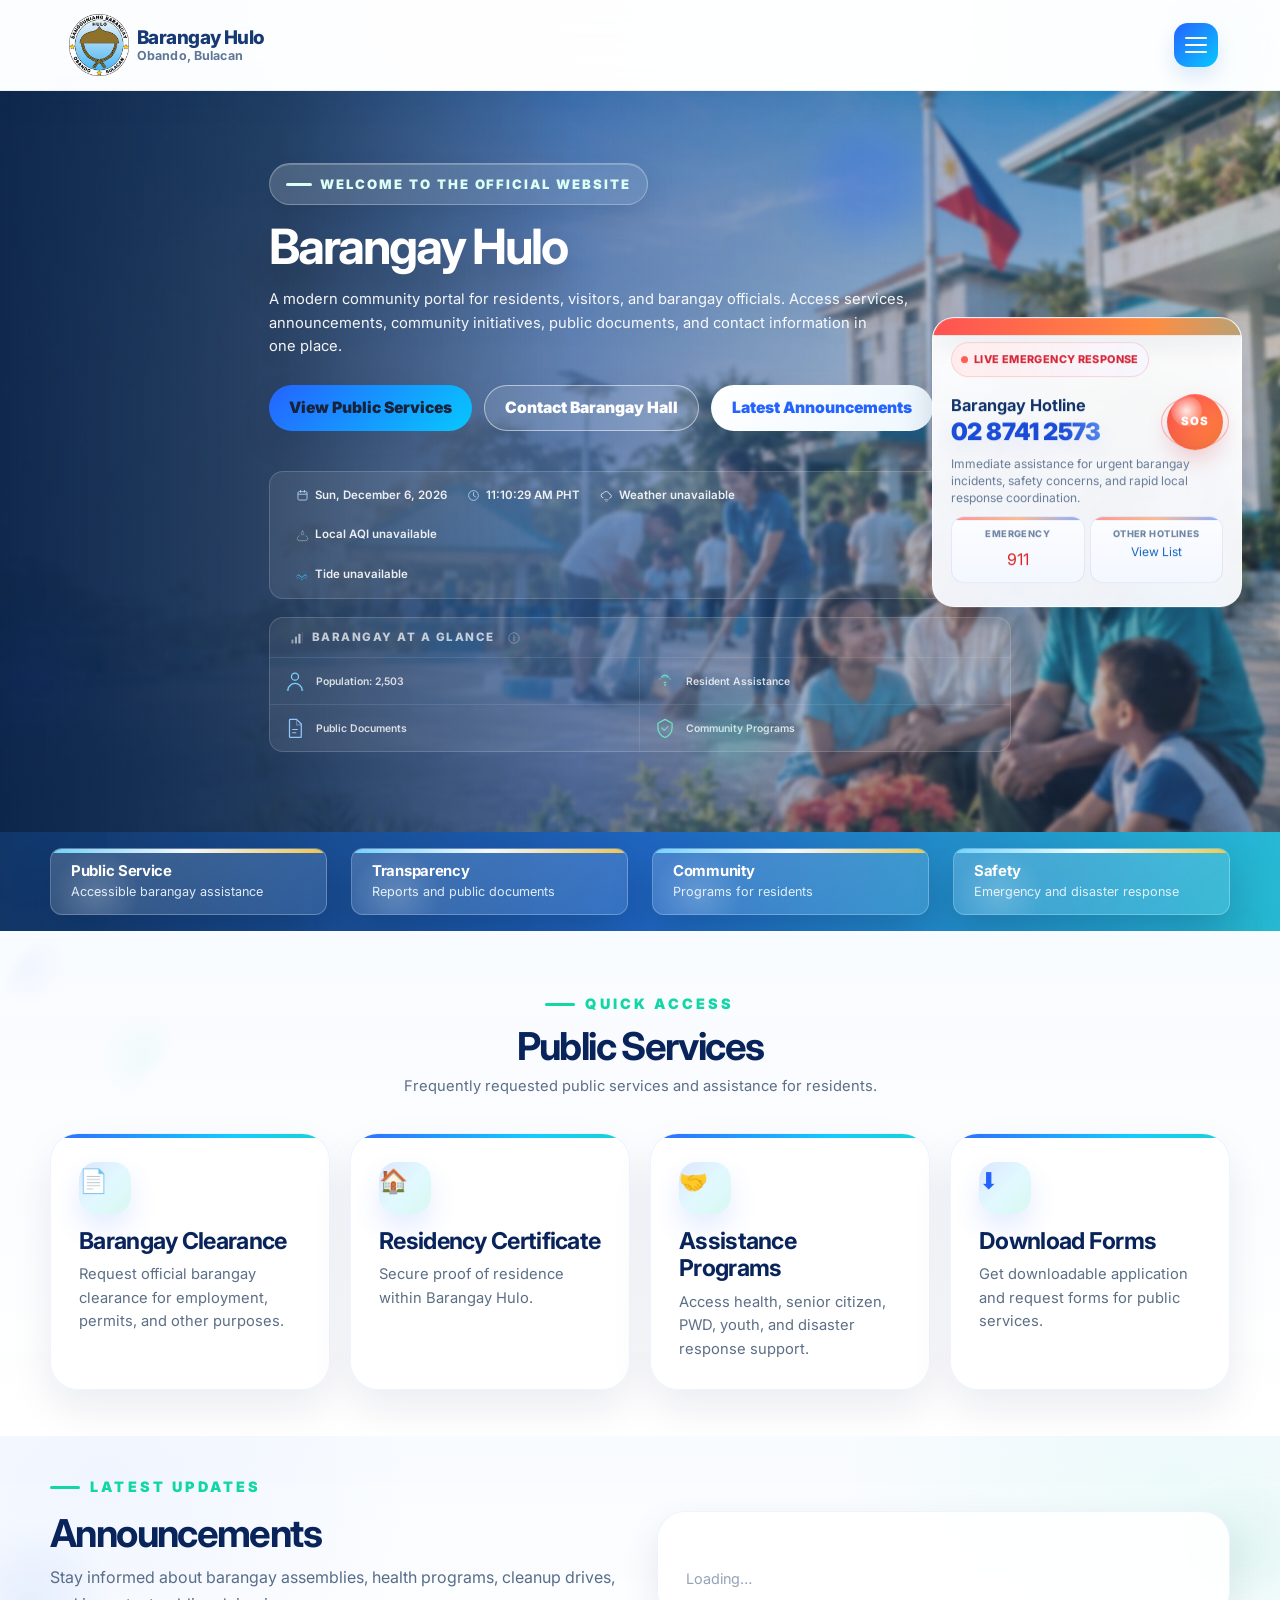
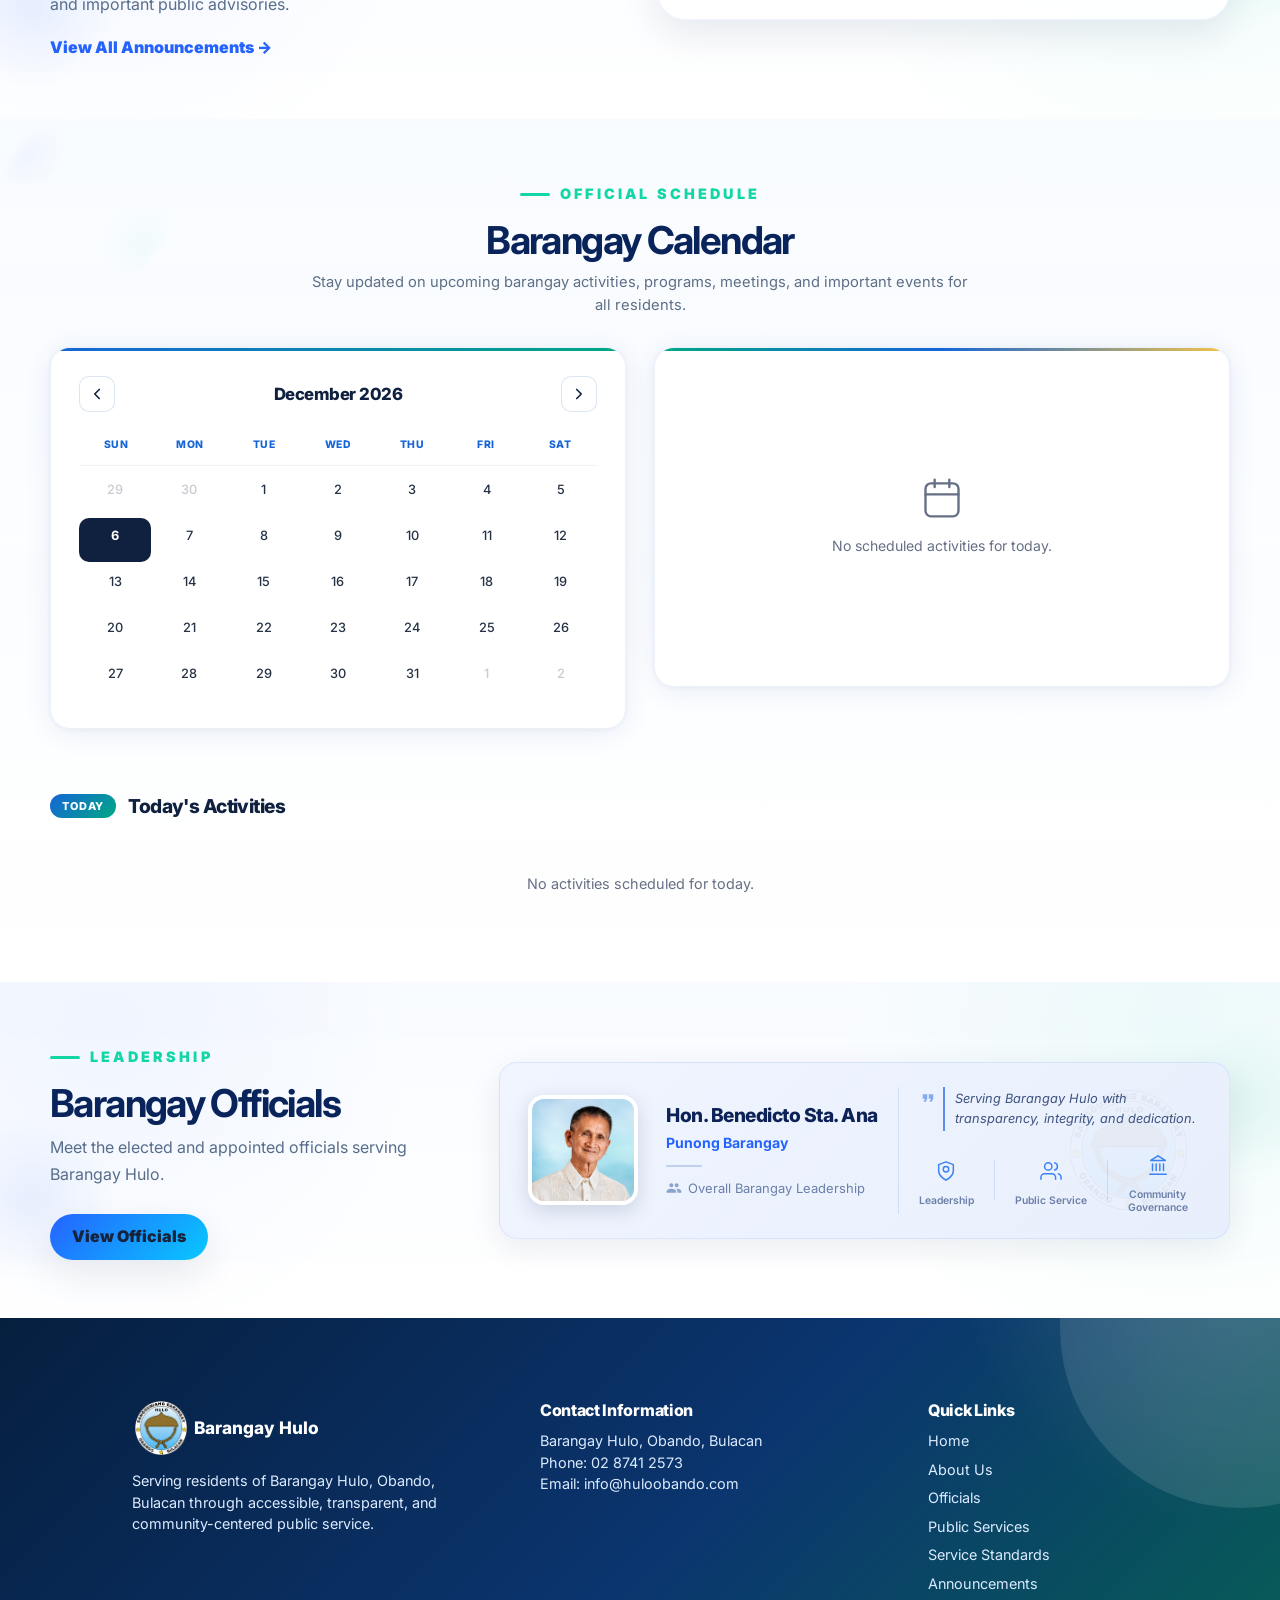
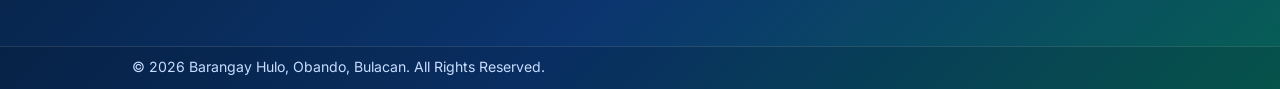
==== commit 82422768: "Sync hardcoded footer/contact email & address fallbacks with live settings The raw HTML fallback tex" ====
--- a/index.html
+++ b/index.html
@@ -399,7 +399,7 @@
       </div>
       <div>
         <h3>Contact Information</h3>
-        <p><span class="footer-address">Barangay Hall, Hulo, Obando, Bulacan</span><br>Phone: <a class="footer-phone" href="tel:0287412573">02 8741 2573</a><br>Email: <a class="footer-email" href="mailto:contact@huloobando.gov.ph">contact@huloobando.gov.ph</a></p>
+        <p><span class="footer-address">Barangay Hulo, Obando, Bulacan</span><br>Phone: <a class="footer-phone" href="tel:0287412573">02 8741 2573</a><br>Email: <a class="footer-email" href="mailto:info@huloobando.com">info@huloobando.com</a></p>
       </div>
       <div>
         <h3>Quick Links</h3>
